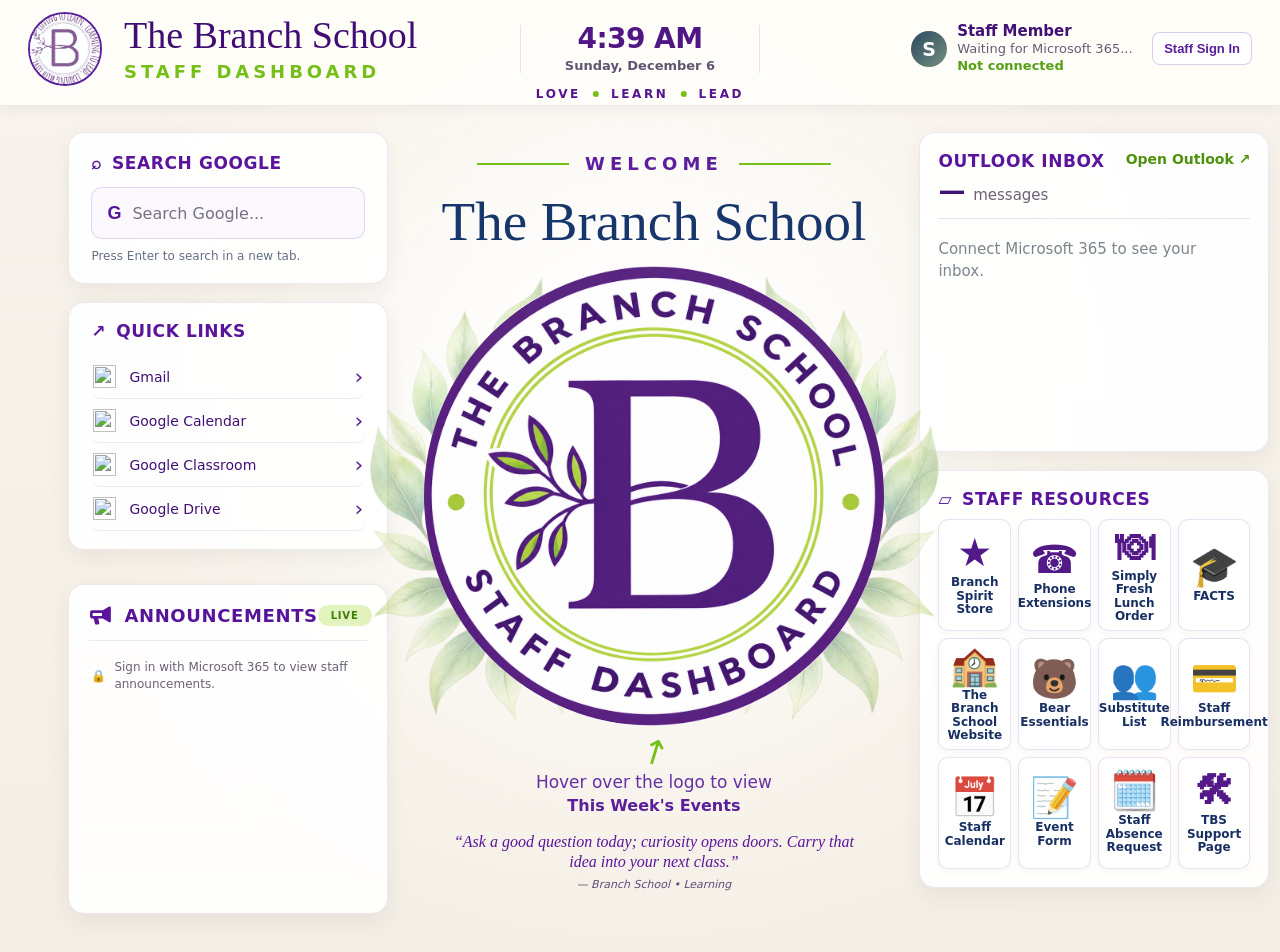
==== index.html @ d6bb3ff7 "Update index.html" ====
<!doctype html>
<html lang="en">
<head>
  <meta charset="utf-8">
  <meta name="viewport" content="width=device-width,initial-scale=1">
  <title>The Branch School Staff Dashboard</title>
  <link rel="stylesheet" href="styles.css">

  <style>
    /* Make only the large center Staff Dashboard logo fill its circle. */
    .badge-stage .logo-shell {
      padding: 0 !important;
      overflow: hidden;
    }
    .badge-stage .portal-badge {
      width: 112% !important;
      height: 112% !important;
      max-width: none !important;
      object-fit: cover !important;
      object-position: center center !important;
      position: relative;
      left: 50%;
      top: 50%;
      transform: translate(-50%, -50%);
    }
  </style>

<style>
.badge-stage .logo-shell{padding:0!important;overflow:hidden!important;border-radius:50%!important}
.badge-stage .portal-badge{width:100%!important;height:100%!important;max-width:none!important;border-radius:50%!important;object-fit:cover!important;object-position:center!important;position:static!important;left:auto!important;top:auto!important;transform:none!important}
</style>

  <style>
    /* Coded center logo: no separate image asset required. */
    .badge-stage .logo-shell{
      padding:0 !important;
      overflow:hidden !important;
      border-radius:50% !important;
      background:radial-gradient(circle at 50% 38%, #173f5c 0%, #102f48 58%, #0c263b 100%) !important;
      border:5px solid #fff !important;
      box-shadow:
        0 0 0 4px #8ea38d,
        0 0 0 7px #f4f1ea,
        0 16px 38px rgba(18,43,63,.16) !important;
    }
    .coded-center-logo{
      width:100%;
      height:100%;
      border-radius:50%;
      display:flex;
      flex-direction:column;
      align-items:center;
      justify-content:center;
      padding:14% 10% 12%;
      text-align:center;
      color:white;
      background:
        radial-gradient(circle at 50% 30%, rgba(255,255,255,.035), transparent 42%),
        linear-gradient(180deg, rgba(255,255,255,.02), rgba(0,0,0,.06));
    }
    .center-branch-mark{
      width:43%;
      height:auto;
      margin-bottom:4%;
      overflow:visible;
    }
    .center-branch-mark path{
      fill:none;
      stroke:#b8c86a;
      stroke-width:4.2;
      stroke-linecap:round;
      stroke-linejoin:round;
    }
    .center-school-name{
      font-family:"Segoe UI",Arial,sans-serif;
      font-size:clamp(18px,2vw,31px);
      font-weight:300;
      letter-spacing:.01em;
      line-height:1.05;
      color:#9a6aa1;
      white-space:nowrap;
    }
    .center-motto{
      margin-top:6%;
      font-family:Georgia,"Times New Roman",serif;
      font-size:clamp(12px,1.25vw,20px);
      font-weight:500;
      letter-spacing:.075em;
      color:#c1cf68;
      white-space:nowrap;
    }
  </style>


  <style>
    .microsoft-connect-btn{
      width:100%;
      margin-top:10px;
      border:1px solid #d9e0e5;
      border-radius:10px;
      background:#fff;
      color:#17324a;
      padding:9px 11px;
      font-weight:800;
      cursor:pointer;
    }
    .microsoft-connect-btn:hover{background:#f4f7f5}
    .microsoft-connect-btn.is-connected{
      background:#eef5ee;
      border-color:#a7bca6;
      color:#38563d;
    }
    .microsoft-connect-status{
      margin-top:7px;
      font-size:11px;
      line-height:1.35;
      color:#6b7780;
    }
    .branch-inbox-card{padding:18px}
    .branch-inbox-heading{
      display:flex;
      align-items:flex-start;
      justify-content:space-between;
      gap:12px;
      padding-bottom:12px;
      border-bottom:1px solid #e6e7e3;
    }
    .branch-inbox-heading a{
      font-size:11px;
      font-weight:800;
      color:#345d86;
      text-decoration:none;
      white-space:nowrap;
    }
    .branch-inbox-count{
      margin-top:4px;
      color:#69757e;
      font-size:12px;
    }
    .branch-inbox-count span{
      color:#17324a;
      font-size:22px;
      font-weight:900;
      margin-right:3px;
    }
    .branch-inbox-messages{display:grid;gap:8px;margin-top:11px}
    .branch-inbox-message{
      display:block;
      padding:9px 10px;
      border:1px solid #e5e8e6;
      border-radius:10px;
      background:#fbfcfa;
      color:#17324a;
      text-decoration:none;
    }
    .branch-inbox-message.is-unread{border-left:4px solid #819b7d;background:#f5f8f3}
    .branch-inbox-message-top{
      display:flex;
      align-items:center;
      justify-content:space-between;
      gap:8px;
      font-size:10px;
    }
    .branch-inbox-message-top strong{
      overflow:hidden;
      text-overflow:ellipsis;
      white-space:nowrap;
      font-size:11px;
    }
    .branch-inbox-message-top span{color:#879098;white-space:nowrap}
    .branch-inbox-subject{
      margin-top:4px;
      font-size:11px;
      line-height:1.3;
      overflow:hidden;
      text-overflow:ellipsis;
      white-space:nowrap;
    }
    .branch-inbox-empty{padding:9px 0;color:#7b858c;font-size:11px}
  </style>


  <style>
    .header-account-panel{
      display:flex;
      align-items:center;
      gap:10px;
    }
    .header-account-avatar{
      width:36px;
      height:36px;
      border-radius:50%;
      display:grid;
      place-items:center;
      flex:0 0 auto;
      background:linear-gradient(135deg,#28485f,#789080);
      color:#fff;
      font-weight:900;
      overflow:hidden;
      background-size:cover;
      background-position:center;
      background-repeat:no-repeat;
    }
    .header-account-copy{
      display:flex;
      flex-direction:column;
      width:185px;
      line-height:1.15;
    }
    .header-account-copy strong{color:#fff;font-size:12px}
    .header-account-copy span{
      color:#d8e2e7;
      font-size:9px;
      margin-top:2px;
      overflow:hidden;
      text-overflow:ellipsis;
      white-space:nowrap;
    }
    .header-account-copy #accountStatus{
      color:#c8d99c;
      font-weight:800;
    }
    .header-account-actions{
      display:flex;
      gap:6px;
    }
    .header-account-btn{
      border:1px solid rgba(255,255,255,.30);
      border-radius:8px;
      padding:7px 9px;
      background:rgba(255,255,255,.08);
      color:#fff;
      font-size:9px;
      font-weight:900;
      cursor:pointer;
      white-space:nowrap;
    }
    .header-account-btn:hover{background:rgba(255,255,255,.16)}
    .header-account-btn.is-connected{
      background:#edf4ea;
      border-color:#b5c8aa;
      color:#294835;
    }

    /* Keep the dashboard on one screen now that the duplicate agenda is gone. */
    .right-rail{
      align-self:start;
    }

    @media (max-width:1180px){
      .header-account-copy{display:none}
    }
  </style>


  <style>
    .compact-resources{
      padding:16px !important;
      width:100%;
      box-sizing:border-box;
    }
    .compact-resources .resource-row{
      display:grid !important;
      grid-template-columns:repeat(3, minmax(0,1fr)) !important;
      gap:8px !important;
      margin-top:10px !important;
    }
    .compact-resources .resource-row a{
      min-width:0 !important;
      padding:10px 5px !important;
      height:76px !important;
      border-radius:10px !important;
      display:flex !important;
      flex-direction:column !important;
      align-items:center !important;
      justify-content:center !important;
      gap:6px !important;
      text-align:center !important;
    }
    .compact-resources .resource-row img{
      width:28px !important;
      height:28px !important;
      object-fit:contain !important;
    }
    .compact-resources .resource-row span{
      font-size:9px !important;
      line-height:1.1 !important;
      white-space:normal !important;
    }
  </style>


  <style>
    /* Staff Resources: compact 4 x 2 layout, supports up to 8 tiles */
    .compact-resources .resource-row{
      grid-template-columns:repeat(4, minmax(0,1fr)) !important;
      gap:6px !important;
    }
    .compact-resources .resource-row a{
      height:62px !important;
      padding:7px 3px !important;
      gap:4px !important;
    }
    .compact-resources .resource-row img{
      width:21px !important;
      height:21px !important;
    }
    .compact-resources .resource-row span{
      font-size:8px !important;
      line-height:1.05 !important;
    }
  </style>


  <style>
    /* Smaller resource tiles, larger icons and labels */
    .compact-resources .resource-row{
      gap:6px !important;
    }
    .compact-resources .resource-row a{
      height:52px !important;
      padding:5px 3px !important;
      gap:3px !important;
      border-radius:8px !important;
    }
    .compact-resources .resource-row img{
      width:26px !important;
      height:26px !important;
    }
    .compact-resources .resource-row span{
      font-size:9.5px !important;
      font-weight:700 !important;
      line-height:1.05 !important;
    }
  </style>

  <style>
    .left-rail .announcements-card{margin-top:16px;padding:16px 18px}
    .left-rail .announcements-list{margin-top:8px}
    .left-rail .announcement-status{font-size:11px;line-height:1.35}
  </style>

  <style>
    /* Staff readability pass */
    body{font-size:17px !important}

    .card-title{font-size:15px !important;letter-spacing:.08em !important}

    .today-card .today-date,
    #todayDateMirror{font-size:20px !important}

    .today-card p,
    .announcement-status,
    .announcements-list,
    .branch-inbox-empty{font-size:13px !important;line-height:1.4 !important}

    .quick-links a,
    .quick-links span{font-size:15px !important}

    .hero .eyebrow{font-size:14px !important}
    .hero h1{font-size:44px !important}
    .hero-helper{font-size:14px !important}
    .hero-helper strong{font-size:15px !important}
    blockquote{font-size:14px !important;line-height:1.35 !important}

    .branch-inbox-count{font-size:13px !important}
    .branch-inbox-count span{font-size:24px !important}
    .branch-inbox-heading a{font-size:12px !important}
    .branch-inbox-message-top{font-size:11px !important}
    .branch-inbox-message-top strong{font-size:13px !important}
    .branch-inbox-subject{font-size:13px !important}

    .compact-resources .resource-row span{
      font-size:11px !important;
      font-weight:800 !important;
    }

    .header-account-copy strong{font-size:13px !important}
    .header-account-copy span{font-size:11px !important}
    .header-account-btn{font-size:11px !important}

    .top-clock strong,
    #clock{font-size:22px !important}
    .top-clock span,
    #date{font-size:11px !important}

    footer{font-size:12px !important}
  </style>


  <style>
    /* Extra-large staff readability */
    body{font-size:19px !important}

    .card-title{font-size:17px !important}
    .today-card .today-date,#todayDateMirror{font-size:23px !important}
    .today-card p,.announcement-status,.announcements-list,.branch-inbox-empty{
      font-size:15px !important;line-height:1.45 !important
    }

    .quick-links a,.quick-links span{font-size:17px !important}

    .hero .eyebrow{font-size:16px !important}
    .hero h1{font-size:48px !important}
    .hero-helper{font-size:16px !important}
    .hero-helper strong{font-size:17px !important}
    blockquote{font-size:16px !important;line-height:1.4 !important}

    .branch-inbox-count{font-size:15px !important}
    .branch-inbox-count span{font-size:27px !important}
    .branch-inbox-heading a{font-size:14px !important}
    .branch-inbox-message-top strong{font-size:15px !important}
    .branch-inbox-message-top span{font-size:12px !important}
    .branch-inbox-subject{font-size:15px !important}

    .compact-resources .resource-row span{font-size:13px !important;font-weight:800 !important}

    .header-account-copy strong{font-size:15px !important}
    .header-account-copy span{font-size:12px !important}
    .header-account-btn{font-size:13px !important;padding:8px 11px !important}

    .top-clock strong,#clock{font-size:25px !important}
    .top-clock span,#date{font-size:13px !important}
    footer{font-size:14px !important}
  </style>


  <style>
    /* Strong readability override for staff */
    .today-card p{font-size:17px !important}
    .quick-links a,.quick-links a span,.quick-links span{
      font-size:18px !important;
      font-weight:600 !important;
    }

    .announcements-card .card-title{font-size:17px !important}
    .announcements-card .announcement-status,
    .announcements-card .announcements-list{
      font-size:15px !important;
      line-height:1.4 !important;
    }

    .branch-inbox-heading .card-title{font-size:17px !important}
    .branch-inbox-heading a{font-size:14px !important}
    .branch-inbox-count{font-size:15px !important}
    .branch-inbox-message-top strong{font-size:15px !important}
    .branch-inbox-message-top span{font-size:13px !important}
    .branch-inbox-subject{font-size:15px !important;line-height:1.3 !important}

    .compact-resources .card-title{font-size:17px !important}
    .compact-resources .resource-row span{
      font-size:14px !important;
      font-weight:800 !important;
      line-height:1.1 !important;
    }

    .hero-helper{font-size:17px !important;line-height:1.3 !important}
    .hero-helper strong{font-size:18px !important}
    blockquote{font-size:17px !important;line-height:1.35 !important}

    .header-account-copy strong{font-size:15px !important}
    .header-account-copy span{font-size:13px !important}
    .header-account-btn{font-size:13px !important}
  </style>

  <style>
    /* Larger center logo without changing the surrounding layout */
    .portal-badge{
      width:390px !important;
      height:390px !important;
      max-width:42vw !important;
      max-height:42vw !important;
    }
  </style>
  <style>
    /* XL center logo */
    .portal-badge{
      width:455px !important;
      height:455px !important;
      max-width:48vw !important;
      max-height:48vw !important;
    }
  </style>

  <style>
    /* Actually enlarge center logo: override parent sizing constraints too */
    .hero{
      overflow:visible !important;
    }
    .hero-center,
    .portal-badge-wrap,
    .portal-badge-container{
      width:auto !important;
      max-width:none !important;
      overflow:visible !important;
    }
    .portal-badge{
      width:500px !important;
      height:500px !important;
      min-width:500px !important;
      min-height:500px !important;
      max-width:none !important;
      max-height:none !important;
      flex:0 0 500px !important;
      transform:none !important;
    }
    .portal-badge svg,
    .portal-badge img{
      width:100% !important;
      height:100% !important;
    }
  </style>


  <style>
    /* TRUE XL center circle: the limiting element is .badge-stage in styles.css */
    .hero .badge-stage{
      width:500px !important;
      height:500px !important;
      min-width:500px !important;
      min-height:500px !important;
      max-width:none !important;
      aspect-ratio:1 / 1 !important;
    }
    .hero .badge-stage .logo-shell{
      width:500px !important;
      height:500px !important;
    }
    .hero .badge-stage .coded-center-logo{
      width:100% !important;
      height:100% !important;
    }

    /* Keep hover overlay sized to the enlarged circle */
    .hero .badge-stage #branchAssignmentHover{
      inset:3% !important;
    }
  </style>


  <style>
    /* Inbox: fit card height and make unread messages scrollable */
    .branch-inbox-card{
      max-height:320px !important;
      overflow:hidden !important;
      display:flex !important;
      flex-direction:column !important;
    }
    .branch-inbox-heading{
      flex:0 0 auto !important;
    }
    .branch-inbox-messages{
      flex:1 1 auto !important;
      min-height:0 !important;
      max-height:210px !important;
      overflow-y:auto !important;
      overflow-x:hidden !important;
      padding-right:4px !important;
      scrollbar-width:thin;
    }
    .branch-inbox-message{
      min-height:auto !important;
      padding:10px 11px !important;
    }
    .branch-inbox-message-top{
      gap:10px !important;
    }
    .branch-inbox-message-top strong{
      max-width:70% !important;
      overflow:hidden !important;
      text-overflow:ellipsis !important;
      white-space:nowrap !important;
    }
    .branch-inbox-subject{
      white-space:nowrap !important;
      overflow:hidden !important;
      text-overflow:ellipsis !important;
    }
  </style>


  <style>
    .branch-inbox-messages{
      max-height:205px !important;
      overflow-y:scroll !important;
      overscroll-behavior:contain;
      -webkit-overflow-scrolling:touch;
      scrollbar-gutter:stable;
    }
    .branch-inbox-messages::-webkit-scrollbar{
      width:10px;
    }
    .branch-inbox-messages::-webkit-scrollbar-track{
      background:#eef1ee;
      border-radius:10px;
    }
    .branch-inbox-messages::-webkit-scrollbar-thumb{
      background:#8da58b;
      border-radius:10px;
      border:2px solid #eef1ee;
    }
  </style>


<style id="fullCircleCenterLogoOverride">
  /* Make the logo itself become the full placeholder circle. */
  .hero .badge-stage {
    overflow: hidden !important;
    border-radius: 50% !important;
  }

  .hero .badge-stage .logo-shell {
    position: absolute !important;
    inset: 0 !important;
    width: 100% !important;
    height: 100% !important;
    max-width: none !important;
    max-height: none !important;
    margin: 0 !important;
    padding: 0 !important;
    border: 0 !important;
    box-shadow: none !important;
    background: transparent !important;
    overflow: hidden !important;
    border-radius: 50% !important;
  }

  .hero .badge-stage .logo-shell > img.portal-badge {
    position: absolute !important;
    top: 50% !important;
    left: 50% !important;
    width: 116% !important;
    height: 116% !important;
    max-width: none !important;
    max-height: none !important;
    margin: 0 !important;
    padding: 0 !important;
    display: block !important;
    object-fit: cover !important;
    object-position: center !important;
    border-radius: 50% !important;
    transform: translate(-50%, -50%) !important;
  }

  /* Remove the old decorative placeholder rings so only the badge is visible. */
  .hero .badge-stage::before,
  .hero .badge-stage::after,
  .hero .badge-stage .logo-shell::before,
  .hero .badge-stage .logo-shell::after {
    display: none !important;
    content: none !important;
  }
</style>


<style id="largerStaffResourceIcons">
  /* Much larger Staff Resources icons. */
  .right-rail .resource-grid .resource-icon {
    font-size: 46px !important;
    line-height: 1 !important;
    min-width: 52px !important;
    min-height: 52px !important;
    display: inline-flex !important;
    align-items: center !important;
    justify-content: center !important;
    flex-shrink: 0 !important;
  }
</style>


<style id="afterschoolTodayStyles">
  .afterschool-today{
    margin-top:16px;
    padding-top:14px;
    border-top:1px solid rgba(20,48,66,.12);
  }
  .afterschool-label{
    font-size:12px;
    font-weight:800;
    letter-spacing:.12em;
    color:#143042;
    margin-bottom:8px;
  }
  .afterschool-status{
    font-size:14px;
    line-height:1.45;
    color:#4f6470;
  }
  .afterschool-class{
    margin-top:7px;
    padding:7px 9px;
    border-radius:9px;
    background:rgba(146,166,139,.10);
    color:#143042;
  }
  .afterschool-class strong{
    display:block;
    font-size:14px;
  }
  .afterschool-meta{
    margin-top:2px;
    font-size:12px;
    color:#677985;
  }
</style>



<style id="polishedAseAnnouncements">
  #announcementsCard{position:relative;overflow:hidden;}
  #announcementsCard .section-title,
  #announcementsCard h2,
  #announcementsCard h3{display:flex;align-items:center;gap:8px;}
  #announcementsCard .section-title::before,
  #announcementsCard h2::before,
  #announcementsCard h3::before{content:"📣";font-size:16px;line-height:1;}

  #afterschoolToday{
    margin-top:10px!important;
    max-height:250px!important;
    overflow-y:auto!important;
    padding-right:4px!important;
    color:#143042!important;
  }
  #afterschoolToday::-webkit-scrollbar{width:6px;}
  #afterschoolToday::-webkit-scrollbar-thumb{background:rgba(20,48,66,.18);border-radius:10px;}

  .ase-duty-card{
    display:flex;align-items:center;gap:10px;
    padding:10px 11px;border-radius:12px;
    background:rgba(105,87,214,.08);
    margin-bottom:10px;
  }
  .ase-duty-icon{
    width:30px;height:30px;flex:0 0 30px;
    display:inline-flex;align-items:center;justify-content:center;
    border-radius:50%;background:rgba(105,87,214,.13);
    font-size:17px;
  }
  .ase-duty-name{font-size:15px;font-weight:800;color:#143042;}

  .ase-section-title{
    display:flex;align-items:center;gap:7px;
    margin:4px 0 8px;padding-bottom:7px;
    border-bottom:1px solid rgba(20,48,66,.10);
    font-size:12px;font-weight:900;letter-spacing:.04em;
    color:#143042;text-transform:uppercase;
  }
  .ase-prefix{color:#6658d8;font-weight:900;}

  .ase-program{
    display:grid;grid-template-columns:28px minmax(0,1fr);
    gap:8px;align-items:start;padding:7px 4px;
    border-bottom:1px solid rgba(20,48,66,.07);
  }
  .ase-program:last-child{border-bottom:0;}
  .ase-program-icon{
    width:28px;height:28px;display:flex;align-items:center;
    justify-content:center;font-size:18px;line-height:1;
  }
  .ase-program-name{font-size:13px;line-height:1.25;font-weight:800;color:#143042;}
  .ase-program-meta{margin-top:2px;font-size:11px;line-height:1.3;color:#677985;}
  .ase-empty{padding:8px 2px;font-size:12px;color:#677985;}
</style>


<style id="resourceAndQuickLinkTightening">
  /* Keep Quick Links compact now, but scroll when more links are added. */
  .quick-links{
    max-height:220px!important;
    overflow-y:auto!important;
    overflow-x:hidden!important;
    padding-right:4px!important;
  }
  .quick-links::-webkit-scrollbar{width:6px;}
  .quick-links::-webkit-scrollbar-thumb{
    background:rgba(20,48,66,.18);
    border-radius:10px;
  }

  /* Staff Resources can grow later without stretching the page. */
  .right-rail .resource-grid{
    max-height:250px!important;
    overflow-y:auto!important;
    padding-right:4px!important;
  }
  .right-rail .resource-grid::-webkit-scrollbar{width:6px;}
  .right-rail .resource-grid::-webkit-scrollbar-thumb{
    background:rgba(20,48,66,.18);
    border-radius:10px;
  }
</style>


<style id="v52ResourceTileLayout">
  .right-rail .resource-grid{
    display:grid!important;
    grid-template-columns:1fr 1fr!important;
    gap:10px!important;
    max-height:390px!important; /* roughly 4 rows / 8 tiles */
    overflow-y:auto!important;
    overflow-x:hidden!important;
    padding-right:4px!important;
  }
  .right-rail .resource-grid::-webkit-scrollbar{width:6px;}
  .right-rail .resource-grid::-webkit-scrollbar-thumb{
    background:rgba(20,48,66,.18);
    border-radius:10px;
  }
</style>


<style id="marketingPurpleGreenPalette">
  /* Alternate marketing color treatment. Layout/functionality intentionally unchanged. */
  :root{
    --mkt-purple:#5b1f9b;
    --mkt-purple-dark:#421176;
    --mkt-purple-mid:#7440bb;
    --mkt-green:#76bf18;
    --mkt-green-soft:#dff2b7;
    --mkt-ivory:#fbfaf7;
    --mkt-ink:#281541;
    --mkt-muted:#6d6178;
  }

  html,body{background:var(--mkt-ivory)!important;color:var(--mkt-ink)!important;}
  body{
    background:
      radial-gradient(circle at 50% 37%,rgba(118,191,24,.06),transparent 34%),
      linear-gradient(180deg,#fff 0,#fbfaf7 18%,#fbfaf7 100%)!important;
  }

  .topbar{
    background:rgba(255,255,255,.97)!important;
    color:var(--mkt-purple)!important;
    border-bottom:1px solid rgba(91,31,155,.11)!important;
    box-shadow:0 4px 18px rgba(55,25,83,.08)!important;
  }
  .brand-logo{border-color:var(--mkt-purple)!important;}
  .school-name{color:var(--mkt-purple-dark)!important;}
  .dashboard-name{color:var(--mkt-green)!important;}

  .header-account-copy strong,.top-clock strong,#clock{color:var(--mkt-purple-dark)!important;}
  .header-account-copy span,.top-clock span,#date{color:#675b74!important;}
  .header-account-copy #accountStatus{color:#55a014!important;}
  .header-account-btn{
    background:#fff!important;color:var(--mkt-purple)!important;
    border-color:rgba(91,31,155,.22)!important;
  }
  .header-account-btn:hover{background:#faf6fd!important;}
  .header-account-btn.is-connected{
    background:#f1f9e6!important;color:#397c0b!important;border-color:#acd86e!important;
  }

  .card{
    background:rgba(255,255,255,.95)!important;
    border-color:rgba(91,31,155,.12)!important;
    box-shadow:0 9px 24px rgba(54,30,73,.07)!important;
  }
  .card-title,.today-date,#todayDateMirror,
  .quick-list a,.quick-links a,
  .branch-inbox-count span,.branch-inbox-message,
  .ase-program-name,.ase-section-title{
    color:var(--mkt-purple-dark)!important;
  }
  .today-copy,.branch-inbox-count,.branch-inbox-message-top span,
  .ase-program-meta,.ase-empty{color:var(--mkt-muted)!important;}

  .quick-list a,.quick-links a{border-bottom-color:rgba(91,31,155,.10)!important;}
  .quick-list a:hover,.quick-links a:hover{background:#faf7fd!important;}
  .quick-list b{color:var(--mkt-purple)!important;}

  .live-dot{background:#e5f6c5!important;color:#3c7c0d!important;border-color:#cbe99b!important;}
  #afterschoolToday{color:var(--mkt-purple-dark)!important;}
  .ase-prefix{color:#7441d0!important;}
  .ase-section-title{border-bottom-color:rgba(91,31,155,.12)!important;}
  .ase-program{border-bottom-color:rgba(91,31,155,.09)!important;}

  .event-announcement{
    background:#fff!important;
    border-left-color:var(--mkt-green)!important;
  }
  .event-announcement:hover{background:#faf7fd!important;}
  .event-announcement-date{color:#7543d2!important;}
  .event-announcement-name{color:var(--mkt-purple-dark)!important;}
  .event-announcement-meta{color:#655973!important;}

  .hero .welcome-line b,.hero .eyebrow{color:var(--mkt-purple)!important;}
  .hero .welcome-line span{background:var(--mkt-green)!important;}
  .hero h1{color:var(--mkt-purple-dark)!important;}
  .logo-help{color:var(--mkt-green)!important;}
  .logo-caption,.logo-caption strong{color:var(--mkt-purple)!important;}
  blockquote{color:var(--mkt-purple)!important;}
  blockquote small{color:#604b79!important;}

  .branch-inbox-heading{border-bottom-color:rgba(91,31,155,.12)!important;}
  .branch-inbox-heading a{color:#4e930d!important;}
  .branch-inbox-message{
    background:#fff!important;
    border-color:rgba(91,31,155,.12)!important;
  }
  .branch-inbox-message.is-unread{
    border-left-color:var(--mkt-green)!important;
    background:#fbfff6!important;
  }

  .right-rail .resource-grid a,.compact-resources .resource-row a{
    background:#fff!important;
    border-color:rgba(91,31,155,.13)!important;
    color:var(--mkt-purple-dark)!important;
  }
  .right-rail .resource-grid a:hover,.compact-resources .resource-row a:hover{
    background:#faf7fd!important;
    border-color:rgba(91,31,155,.30)!important;
    box-shadow:0 5px 14px rgba(91,31,155,.08)!important;
  }
  .resource-icon{color:var(--mkt-purple)!important;}

  .branch-inbox-messages::-webkit-scrollbar-track{background:#f3eef8!important;}
  .branch-inbox-messages::-webkit-scrollbar-thumb,
  #afterschoolToday::-webkit-scrollbar-thumb,
  .right-rail .resource-grid::-webkit-scrollbar-thumb,
  .quick-links::-webkit-scrollbar-thumb{
    background:rgba(91,31,155,.30)!important;
  }

  footer{color:var(--mkt-purple)!important;border-top-color:rgba(91,31,155,.12)!important;}
  footer b{color:#4e900f!important;}

  #branchAssignmentHover .branch-assignment-hover-shell{
    background:linear-gradient(180deg,rgba(80,22,137,.97),rgba(49,11,89,.98))!important;
  }
  #branchAssignmentHover .branch-calendar-split-count{color:#dff2b7!important;}

  /* Any JS-created event popup inherits the same palette where its class names are present. */
  .branch-event-dialog,.branch-calendar-dialog{
    border:1px solid rgba(91,31,155,.14)!important;
  }
  .branch-event-kicker,.branch-calendar-kicker{color:#7040bd!important;}
  .branch-event-dialog h2,.branch-calendar-dialog h2{color:var(--mkt-purple-dark)!important;}
</style>


<style id="marketingVisionLayoutV1">
  /* Vision mockup-inspired layout. Existing IDs and JS hooks remain intact. */
  :root{
    --vision-purple:#5b159d;
    --vision-purple-dark:#3f0d73;
    --vision-green:#76bf18;
    --vision-bg:#fbfaf7;
    --vision-card:#fff;
    --vision-line:rgba(74,34,107,.13);
  }

  body{background:var(--vision-bg)!important;}

  /* Slimmer white header, closer to marketing vision. */
  .topbar{
    min-height:104px!important;
    padding:12px 30px!important;
    background:#fff!important;
    border-bottom:1px solid rgba(74,34,107,.10)!important;
  }
  .brand-logo{width:74px!important;height:74px!important;}
  .school-name{
    font-family:Georgia,"Times New Roman",serif!important;
    font-size:37px!important;
    line-height:1!important;
    color:var(--vision-purple-dark)!important;
  }
  .dashboard-name{
    margin-top:7px!important;
    font-size:18px!important;
    letter-spacing:.22em!important;
    color:var(--vision-green)!important;
  }
  .topbar-right{gap:24px!important;}

  /* Three-column proportions matching the vision. */
  .dashboard{
    grid-template-columns:minmax(315px, .92fr) minmax(500px, 1.12fr) minmax(355px, .96fr)!important;
    gap:26px!important;
    max-width:1500px!important;
    margin:0 auto!important;
    padding:24px 30px 26px!important;
    align-items:start!important;
  }
  .left-rail,.right-rail{gap:18px!important;}

  .card{
    border-radius:16px!important;
    border:1px solid var(--vision-line)!important;
    box-shadow:0 7px 22px rgba(50,26,68,.07)!important;
  }
  .card-title{
    color:var(--vision-purple)!important;
    letter-spacing:.035em!important;
    font-size:17px!important;
  }

  /* Left rail. */
  .today-card{min-height:145px!important;padding:20px 22px!important;}
  .today-card .today-date,#todayDateMirror{
    margin-top:15px!important;
    color:var(--vision-purple)!important;
    font-size:24px!important;
  }
  .today-copy{margin-top:10px!important;color:#40527a!important;}

  .quick-card{padding:18px 22px!important;}
  .quick-list a{
    min-height:43px!important;
    border-bottom:1px solid rgba(91,21,157,.10)!important;
  }

  .announcements-card{
    padding:18px 20px!important;
    min-height:300px!important;
  }
  .panel-title-row{padding-bottom:10px!important;border-bottom:1px solid rgba(91,21,157,.12)!important;}
  .live-dot{
    border-radius:999px!important;
    padding:4px 12px!important;
    background:#e2f4b8!important;
    color:#34740b!important;
  }
  .event-announcement{
    border-left:5px solid var(--vision-green)!important;
    padding-left:14px!important;
  }
  .event-announcement-date{color:#6f38d1!important;}
  .event-announcement-name{color:#172f62!important;}
  .ase-prefix{color:#6733d1!important;}

  /* Hero — larger title and clean white/ivory breathing room. */
  .hero{
    padding-top:9px!important;
    overflow:visible!important;
  }
  .welcome-line{margin-bottom:8px!important;}
  .welcome-line span{
    width:92px!important;
    height:2px!important;
    background:var(--vision-green)!important;
  }
  .welcome-line b{
    font-size:18px!important;
    letter-spacing:.28em!important;
    color:var(--vision-purple)!important;
  }
  .hero h1{
    font-family:Georgia,"Times New Roman",serif!important;
    font-size:52px!important;
    color:var(--vision-purple-dark)!important;
    margin:8px 0 18px!important;
  }
  .hero .badge-stage{
    width:500px!important;height:500px!important;
    min-width:500px!important;min-height:500px!important;
  }
  .hero .badge-stage .logo-shell{
    width:500px!important;height:500px!important;
  }
  .hero .badge-stage .logo-shell > img.portal-badge{
    width:100%!important;height:100%!important;
    object-fit:contain!important;
    transform:translate(-50%,-50%)!important;
  }
  .logo-help{
    margin-top:8px!important;
    font-size:34px!important;
    color:var(--vision-green)!important;
  }
  .logo-caption{
    color:#6530a6!important;
    font-size:17px!important;
    line-height:1.35!important;
  }
  blockquote{
    margin-top:16px!important;
    color:var(--vision-purple)!important;
    font-family:Georgia,"Times New Roman",serif!important;
    font-style:italic!important;
  }

  /* Right rail — roomy Outlook and 4-column resources like the vision. */
  .branch-inbox-card{
    max-height:320px!important;
    min-height:300px!important;
    padding:18px!important;
  }
  .branch-inbox-heading .card-title{color:var(--vision-purple)!important;}
  .branch-inbox-heading a{color:#4d920d!important;}
  .branch-inbox-message{
    border-radius:10px!important;
    background:#fff!important;
  }
  .branch-inbox-message.is-unread{border-left-color:var(--vision-green)!important;}

  .compact-resources{
    padding:18px!important;
  }
  .compact-resources .resource-row,
  .right-rail .resource-grid{
    display:grid!important;
    grid-template-columns:repeat(4,minmax(0,1fr))!important;
    gap:8px!important;
    max-height:390px!important;
  }
  .compact-resources .resource-row a,
  .right-rail .resource-grid a{
    height:105px!important;
    min-height:105px!important;
    padding:10px 5px!important;
    border-radius:10px!important;
    border:1px solid rgba(91,21,157,.13)!important;
    background:#fff!important;
  }
  .right-rail .resource-grid .resource-icon,
  .compact-resources .resource-row .resource-icon{
    font-size:36px!important;
    line-height:1!important;
    min-width:40px!important;
    min-height:40px!important;
    color:var(--vision-purple)!important;
  }
  .compact-resources .resource-row span:not(.resource-icon),
  .right-rail .resource-grid span:not(.resource-icon){
    font-size:12px!important;
    line-height:1.12!important;
    color:#182f62!important;
  }

  footer{
    margin-top:0!important;
    padding:18px 30px!important;
    color:var(--vision-purple)!important;
    letter-spacing:.18em!important;
    border-top:1px solid rgba(91,21,157,.10)!important;
  }

  /* Responsive fallbacks. */
  @media(max-width:1250px){
    .dashboard{
      grid-template-columns:minmax(280px,.9fr) minmax(430px,1.1fr) minmax(320px,.95fr)!important;
      gap:18px!important;padding-left:18px!important;padding-right:18px!important;
    }
    .hero .badge-stage,.hero .badge-stage .logo-shell{
      width:440px!important;height:440px!important;min-width:440px!important;min-height:440px!important;
    }
    .hero h1{font-size:45px!important;}
    .compact-resources .resource-row,.right-rail .resource-grid{grid-template-columns:repeat(3,minmax(0,1fr))!important;}
  }
  @media(max-width:980px){
    .dashboard{grid-template-columns:1fr!important;}
    .hero{order:-1!important;}
    .compact-resources .resource-row,.right-rail .resource-grid{grid-template-columns:repeat(4,minmax(0,1fr))!important;}
  }
</style>


<style id="visionV2LeavesAndHoverFix">
  /* Remove the old navy hover-stage background completely. */
  .hero .badge-stage,
  .hero .badge-stage:hover,
  .hero .badge-stage:focus,
  .hero .badge-stage:focus-within{
    background:transparent!important;
    box-shadow:none!important;
  }
  .hero .badge-stage::before,
  .hero .badge-stage::after{
    background:transparent!important;
  }

  /* Keep the weekly view purple/white instead of exposing the legacy navy circle. */
  #branchAssignmentHover{
    background:rgba(255,255,255,.985)!important;
    border-radius:50%!important;
    overflow:hidden!important;
  }
  #branchAssignmentHover .branch-assignment-hover-shell{
    background:
      radial-gradient(circle at 50% 35%,rgba(118,191,24,.06),transparent 42%),
      linear-gradient(180deg,#ffffff 0%,#fbf8fd 100%)!important;
    color:#421176!important;
  }
  #branchAssignmentHover .branch-assignment-hover-header{
    background:#5b159d!important;
    color:#fff!important;
  }
  #branchAssignmentHover .branch-assignment-hover-title,
  #branchAssignmentHover .branch-assignment-hover-subtitle{
    color:#fff!important;
  }
  #branchAssignmentHover .branch-calendar-split-title,
  #branchAssignmentHover .branch-calendar-split-count{
    color:#5b159d!important;
  }
  #branchAssignmentHover .branch-calendar-event,
  #branchAssignmentHover .branch-assignment-hover-item{
    background:#f5effa!important;
    color:#421176!important;
    border-color:rgba(91,21,157,.12)!important;
  }
  #branchAssignmentHover .branch-calendar-event:hover,
  #branchAssignmentHover .branch-assignment-hover-item:hover{
    background:#eef8dc!important;
  }
  #branchAssignmentHover .branch-assignment-hover-footer{
    background:#5b159d!important;
  }
  #branchAssignmentHover .branch-assignment-hover-footer a{
    color:#fff!important;
  }

  /* Soft botanical watermark inspired by the marketing vision. */
  .hero::before,
  .hero::after{
    content:"";
    position:absolute;
    top:215px;
    width:150px;
    height:390px;
    opacity:.13;
    pointer-events:none;
    z-index:0;
    background-repeat:no-repeat;
    background-size:contain;
    background-position:center;
  }
  .hero::before{
    left:-28px;
    transform:rotate(-8deg);
    background-image:url("data:image/svg+xml,%3Csvg xmlns='http://www.w3.org/2000/svg' viewBox='0 0 150 390'%3E%3Cg fill='none' stroke='%2376bf18' stroke-width='3'%3E%3Cpath d='M84 375C80 295 78 211 87 118C91 75 102 38 119 12'/%3E%3C/g%3E%3Cg fill='%2376bf18'%3E%3Cellipse cx='89' cy='306' rx='18' ry='39' transform='rotate(-34 89 306)'/%3E%3Cellipse cx='70' cy='257' rx='17' ry='37' transform='rotate(34 70 257)'/%3E%3Cellipse cx='91' cy='205' rx='17' ry='37' transform='rotate(-34 91 205)'/%3E%3Cellipse cx='76' cy='155' rx='16' ry='35' transform='rotate(35 76 155)'/%3E%3Cellipse cx='104' cy='103' rx='16' ry='34' transform='rotate(-31 104 103)'/%3E%3Cellipse cx='117' cy='54' rx='14' ry='30' transform='rotate(29 117 54)'/%3E%3C/g%3E%3C/svg%3E")!important;
  }
  .hero::after{
    right:-28px;
    transform:scaleX(-1) rotate(-8deg);
    background-image:url("data:image/svg+xml,%3Csvg xmlns='http://www.w3.org/2000/svg' viewBox='0 0 150 390'%3E%3Cg fill='none' stroke='%2376bf18' stroke-width='3'%3E%3Cpath d='M84 375C80 295 78 211 87 118C91 75 102 38 119 12'/%3E%3C/g%3E%3Cg fill='%2376bf18'%3E%3Cellipse cx='89' cy='306' rx='18' ry='39' transform='rotate(-34 89 306)'/%3E%3Cellipse cx='70' cy='257' rx='17' ry='37' transform='rotate(34 70 257)'/%3E%3Cellipse cx='91' cy='205' rx='17' ry='37' transform='rotate(-34 91 205)'/%3E%3Cellipse cx='76' cy='155' rx='16' ry='35' transform='rotate(35 76 155)'/%3E%3Cellipse cx='104' cy='103' rx='16' ry='34' transform='rotate(-31 104 103)'/%3E%3Cellipse cx='117' cy='54' rx='14' ry='30' transform='rotate(29 117 54)'/%3E%3C/g%3E%3C/svg%3E")!important;
  }
  .hero>*{position:relative;z-index:1;}
</style>


<style id="visionV3FullMockup">
  /* Full marketing mockup execution */
  .topbar{
    position:relative!important;
    display:grid!important;
    grid-template-columns:auto minmax(410px,1fr) minmax(250px,330px) auto!important;
    align-items:center!important;
    column-gap:22px!important;
    min-height:108px!important;
    padding:10px 30px 18px!important;
  }
  .brand{min-width:405px!important;}
  .school-name{font-size:38px!important;white-space:nowrap!important;}
  .dashboard-name{font-size:18px!important;}

  .vision-topnav{
    display:flex;align-items:stretch;justify-content:center;gap:10px;
    height:76px;
  }
  .vision-nav{
    position:relative;display:flex;min-width:68px;flex-direction:column;
    align-items:center;justify-content:center;gap:4px;padding:7px 8px 10px;
    text-decoration:none!important;color:#4c137f!important;border-radius:9px;
    transition:background .16s ease,transform .16s ease;
  }
  .vision-nav span{font-size:28px;line-height:1;color:#5b159d;}
  .vision-nav b{font-size:12px;line-height:1;font-weight:800;}
  .vision-nav:hover{background:#f7f2fb;transform:translateY(-1px);}
  .vision-nav.active::after{
    content:"";position:absolute;left:13px;right:13px;bottom:0;height:4px;
    border-radius:4px;background:#76bf18;
  }

  .vision-search{
    position:relative;display:flex;align-items:center;gap:7px;
    width:100%;height:42px;padding:0 12px;border-radius:9px;
    border:1px solid rgba(91,21,157,.14);background:#f7f7f6;
  }
  .vision-search>span{font-size:23px;color:#5b159d;line-height:1;}
  .vision-search input{
    min-width:0;width:100%;border:0;outline:0;background:transparent;
    color:#421176;font:600 13px/1.2 inherit;
  }
  .vision-search input::placeholder{color:#81788a;}
  .vision-search-results{
    position:absolute;z-index:500;top:48px;left:0;right:0;
    max-height:320px;overflow:auto;padding:7px;background:#fff;
    border:1px solid rgba(91,21,157,.14);border-radius:10px;
    box-shadow:0 15px 35px rgba(50,20,75,.16);
  }
  .vision-search-result{
    display:block;padding:9px 10px;border-radius:7px;text-decoration:none!important;
    color:#421176!important;font-size:12px;font-weight:750;
  }
  .vision-search-result:hover{background:#f4ecfa;}

  .topbar-right{justify-self:end!important;}
  .vision-header-tagline{
    position:absolute;right:31px;bottom:4px;display:flex;align-items:center;gap:12px;
    color:#551591;font-size:12px;font-weight:900;letter-spacing:.22em;
  }
  .vision-header-tagline i{
    display:block;width:6px;height:6px;border-radius:50%;background:#76bf18;
  }

  /* Make main canvas fill more like the supplied marketing composition. */
  .dashboard{
    max-width:1490px!important;
    grid-template-columns:minmax(335px,.92fr) minmax(500px,1.14fr) minmax(390px,.98fr)!important;
    gap:28px!important;padding-top:22px!important;
  }
  .left-rail,.right-rail{gap:18px!important;}
  .today-card{min-height:142px!important;}
  .announcements-card{min-height:315px!important;}
  .branch-inbox-card{min-height:310px!important;}
  .hero h1{font-size:55px!important;margin-top:8px!important;}

  /* Botanical branches should frame the badge, not sit at the far browser edges. */
  .hero::before,.hero::after{
    top:210px!important;width:145px!important;height:410px!important;opacity:.10!important;
  }
  .hero::before{left:-42px!important;}
  .hero::after{right:-42px!important;}

  /* Center badge + soft ivory halo like the vision. */
  .hero .badge-stage::after{
    content:"";position:absolute;inset:16px;border-radius:50%;z-index:-1;
    background:radial-gradient(circle,rgba(255,255,255,.88) 0 64%,rgba(118,191,24,.035) 75%,transparent 78%)!important;
  }

  /* Give resource tiles a more consistent icon treatment. */
  .right-rail .resource-grid .resource-icon,
  .compact-resources .resource-row .resource-icon{
    filter:saturate(.82);
  }

  @media(max-width:1320px){
    .topbar{grid-template-columns:auto 1fr auto!important;}
    .vision-search{display:none!important;}
    .brand{min-width:340px!important;}
    .vision-topnav{gap:2px!important;}
  }
  @media(max-width:1120px){
    .vision-topnav{display:none!important;}
    .topbar{grid-template-columns:1fr auto!important;}
    .vision-header-tagline{display:none!important;}
  }
</style>

<style id="visionV4ExactReplica">
:root{--rp:#57149a;--rpd:#3f0b73;--rg:#73bf17;--rt:#f4efe6;--rb:#17366c}
html,body{background:var(--rt)!important}
body{background:radial-gradient(circle at 50% 43%,rgba(255,255,255,.82) 0 20%,rgba(250,246,239,.58) 48%,transparent 68%),linear-gradient(180deg,#f8f4ed 0%,#f3eee5 100%)!important}
.topbar{min-height:106px!important;padding:10px 28px 18px!important;background:rgba(255,253,249,.97)!important;border-bottom:1px solid rgba(78,43,91,.1)!important;box-shadow:0 3px 13px rgba(54,34,43,.06)!important}
.dashboard{max-width:1530px!important;grid-template-columns:minmax(350px,.94fr) minmax(540px,1.18fr) minmax(390px,.98fr)!important;gap:28px!important;padding:26px 30px 22px!important}
.card{background:rgba(255,255,255,.92)!important;border:1px solid rgba(86,54,94,.11)!important;border-radius:16px!important;box-shadow:0 7px 21px rgba(61,39,50,.065)!important}
.today-card{min-height:148px!important}.quick-card{min-height:235px!important}.announcements-card{min-height:330px!important}.branch-inbox-card{min-height:320px!important}.compact-resources{min-height:365px!important}
.announcements-card .panel-title-row{margin-bottom:4px!important;padding-bottom:12px!important}.announcements-card .card-title{font-size:18px!important;color:var(--rp)!important}
.live-dot{padding:5px 13px!important;font-weight:900!important;background:#e3f3bd!important;color:#3c7d0b!important}
.event-announcement{margin:2px 0 6px!important;padding:10px 28px 10px 14px!important;border:1px solid rgba(91,21,157,.1)!important;border-left:5px solid var(--rg)!important;border-radius:5px!important;background:linear-gradient(90deg,#fff,#fbf7fa)!important;position:relative!important}
.event-announcement:after{content:"›";position:absolute;right:10px;top:50%;transform:translateY(-50%);color:#5b159d;font-size:26px;font-weight:700}
.event-announcement-date{font-size:13px!important;font-weight:900!important;color:#7132d2!important}.event-announcement-name{font-size:15px!important;color:var(--rb)!important}.event-announcement-meta{font-size:12px!important;color:#4d4f67!important}
.ase-section-title{padding:10px 5px!important;font-size:14px!important;border-bottom:1px solid rgba(86,54,94,.12)!important}.ase-program{min-height:43px!important;padding:8px 6px!important;border-bottom:1px solid rgba(86,54,94,.1)!important}.ase-program-name{color:#20386b!important}
.hero{min-height:700px!important}.hero h1{font-size:55px!important;margin:8px 0 13px!important;color:var(--rpd)!important}
.hero .badge-stage,.hero .badge-stage .logo-shell{width:510px!important;height:510px!important;min-width:510px!important;min-height:510px!important}
.hero:before,.hero:after{top:190px!important;width:215px!important;height:500px!important;opacity:.18!important;filter:saturate(.72) blur(.15px)!important}.hero:before{left:-16px!important;transform:rotate(-11deg)!important}.hero:after{right:-16px!important;transform:scaleX(-1) rotate(-11deg)!important}
.hero .badge-stage{z-index:2!important}.hero .badge-stage:after{inset:-8px!important;background:radial-gradient(circle,rgba(255,253,248,.97) 0 65%,rgba(244,239,230,.56) 72%,transparent 78%)!important}
.logo-help{margin-top:5px!important;font-size:34px!important}.logo-caption{font-size:17px!important}blockquote{max-width:520px!important;margin:15px auto 0!important;font-size:16px!important;line-height:1.28!important}
.branch-inbox-message{min-height:56px!important;padding:10px 12px!important;border-radius:8px!important;background:rgba(255,255,255,.72)!important}.branch-inbox-message.is-unread{border-left:4px solid var(--rg)!important;background:#fff!important}
.compact-resources .resource-row,.right-rail .resource-grid{gap:7px!important;max-height:410px!important}.compact-resources .resource-row a,.right-rail .resource-grid a{height:112px!important;min-height:112px!important;background:rgba(255,255,255,.84)!important}.right-rail .resource-grid .resource-icon,.compact-resources .resource-row .resource-icon{font-size:39px!important}
footer{min-height:72px!important;background:rgba(255,253,249,.94)!important;border-top:1px solid rgba(91,21,157,.1)!important;color:#6c36a7!important;box-shadow:none!important;position:relative!important}
footer:before{content:"LOVE  •  LEARN  •  LEAD";position:absolute;left:50%;top:14px;transform:translateX(-50%);color:#57149a;font-size:17px;font-weight:900;letter-spacing:.22em;white-space:nowrap}
footer:after{content:"thebranchschool.org";position:absolute;right:28px;bottom:14px;color:#5eaa13;font-size:11px;font-weight:800}footer span,footer p{margin-top:27px!important}
@media(max-width:1350px){.dashboard{grid-template-columns:minmax(320px,.92fr) minmax(475px,1.14fr) minmax(350px,.96fr)!important}.hero .badge-stage,.hero .badge-stage .logo-shell{width:460px!important;height:460px!important;min-width:460px!important;min-height:460px!important}.hero:before,.hero:after{width:180px!important;height:440px!important}}
</style>

<style id="visionV5AnnouncementsWelcome">
  /* Event remains clickable, but intentionally has no visual "button/link" treatment. */
  .event-announcement,
  .event-announcement:hover,
  .event-announcement:focus,
  .event-announcement:focus-visible{
    border:0!important;
    border-left:0!important;
    border-radius:0!important;
    background:transparent!important;
    box-shadow:none!important;
    outline:none!important;
    cursor:default!important;
    padding:9px 5px 10px!important;
    margin:0!important;
  }
  .event-announcement::after{display:none!important;content:none!important;}
  .event-announcement-date{color:#7132d2!important;}
  .event-announcement-name{color:#17366c!important;}
  .event-announcement-meta{color:#5d5870!important;}

  /* Keep the announcement area clean like the marketing mockup. */
  .announcements-card .panel-title-row{
    border-bottom:1px solid rgba(86,54,94,.11)!important;
  }
  .ase-section-title{margin-top:2px!important;}

  /* Personalized welcome name. */
  #personalWelcomeName{
    transition:opacity .18s ease;
  }
</style>


<style id="visionV6AnnouncementsPopup">
  /* Announcements heading / megaphone */
  .announcements-title{
    display:flex!important;
    align-items:center!important;
    gap:10px!important;
  }
  .announcements-megaphone{
    display:inline-flex!important;
    align-items:center!important;
    justify-content:center!important;
    color:#5b159d!important;
    flex:0 0 auto!important;
  }

  /* Make Next Event visually prominent without advertising that it is clickable. */
  .event-announcement,
  .event-announcement:hover,
  .event-announcement:focus,
  .event-announcement:focus-visible{
    width:100%!important;
    display:block!important;
    text-align:left!important;
    appearance:none!important;
    -webkit-appearance:none!important;
    border:0!important;
    outline:0!important;
    box-shadow:none!important;
    cursor:default!important;
    background:
      linear-gradient(90deg,rgba(118,191,24,.11),rgba(255,255,255,0) 62%)!important;
    border-left:5px solid #76bf18!important;
    border-radius:4px!important;
    padding:11px 12px 11px 15px!important;
    margin:2px 0 7px!important;
    font:inherit!important;
  }
  .event-announcement::after{display:none!important;content:none!important;}
  .event-announcement-date{
    color:#6a25c3!important;
    font-size:13px!important;
    line-height:1.15!important;
    font-weight:900!important;
    letter-spacing:.025em!important;
  }
  .event-announcement-name{
    margin-top:3px!important;
    color:#17366c!important;
    font-size:17px!important;
    line-height:1.15!important;
    font-weight:900!important;
  }
  .event-announcement-meta{
    margin-top:4px!important;
    color:#5b5570!important;
    font-size:12.5px!important;
    line-height:1.2!important;
    font-weight:600!important;
  }

  /* Restore the real centered Event Details modal created by app.js. */
  #branchEventDetailsModal{
    position:fixed!important;
    inset:0!important;
    z-index:10000!important;
    display:none!important;
    align-items:center!important;
    justify-content:center!important;
    padding:24px!important;
  }
  #branchEventDetailsModal.is-open{
    display:flex!important;
  }
  #branchEventDetailsModal .event-modal-backdrop{
    position:absolute!important;
    inset:0!important;
    background:rgba(32,16,45,.58)!important;
    backdrop-filter:blur(3px)!important;
    -webkit-backdrop-filter:blur(3px)!important;
  }
  #branchEventDetailsModal .event-modal-dialog{
    position:relative!important;
    z-index:1!important;
    width:min(760px,calc(100vw - 48px))!important;
    max-height:min(82vh,780px)!important;
    overflow:auto!important;
    padding:28px 30px 30px!important;
    border:1px solid rgba(91,21,157,.14)!important;
    border-radius:22px!important;
    background:#fffdf9!important;
    color:#2d1743!important;
    box-shadow:0 30px 90px rgba(25,11,36,.34)!important;
  }
  #branchEventDetailsModal .event-modal-close{
    position:absolute!important;
    top:15px!important;
    right:16px!important;
    width:36px!important;
    height:36px!important;
    display:grid!important;
    place-items:center!important;
    padding:0!important;
    border:0!important;
    border-radius:50%!important;
    background:#f2ebf8!important;
    color:#5b159d!important;
    font-size:25px!important;
    line-height:1!important;
    cursor:pointer!important;
  }
  #branchEventDetailsModal .event-modal-close:hover{
    background:#e7d9f2!important;
  }
  #branchEventDetailsModal .event-modal-kicker{
    display:flex!important;
    align-items:center!important;
    gap:8px!important;
    margin:0 48px 7px 0!important;
    color:#6d29bc!important;
    font-size:13px!important;
    font-weight:900!important;
    letter-spacing:.08em!important;
    text-transform:uppercase!important;
  }
  #branchEventDetailsModal .event-modal-kicker::before{
    content:"▣";
    color:#76bf18;
    font-size:18px;
  }
  #branchEventModalTitle{
    margin:0 45px 22px 0!important;
    color:#421176!important;
    font-family:Georgia,"Times New Roman",serif!important;
    font-size:31px!important;
    line-height:1.08!important;
  }
  #branchEventDetailsModal .event-detail-grid{
    display:grid!important;
    grid-template-columns:repeat(2,minmax(0,1fr))!important;
    gap:11px!important;
  }
  #branchEventDetailsModal .event-detail{
    min-width:0!important;
    padding:12px 14px!important;
    border:1px solid rgba(91,21,157,.10)!important;
    border-radius:11px!important;
    background:#faf7fc!important;
  }
  #branchEventDetailsModal .event-detail.wide{
    grid-column:1 / -1!important;
  }
  #branchEventDetailsModal .event-detail-label{
    margin-bottom:4px!important;
    color:#6a25c3!important;
    font-size:11px!important;
    line-height:1.1!important;
    font-weight:900!important;
    letter-spacing:.06em!important;
    text-transform:uppercase!important;
  }
  #branchEventDetailsModal .event-detail-value{
    color:#26385f!important;
    font-size:14px!important;
    line-height:1.35!important;
    font-weight:650!important;
    overflow-wrap:anywhere!important;
  }

  body:has(#branchEventDetailsModal.is-open){
    overflow:hidden!important;
  }

  @media(max-width:640px){
    #branchEventDetailsModal{padding:12px!important;}
    #branchEventDetailsModal .event-modal-dialog{
      width:calc(100vw - 24px)!important;
      max-height:88vh!important;
      padding:24px 18px!important;
      border-radius:16px!important;
    }
    #branchEventDetailsModal .event-detail-grid{
      grid-template-columns:1fr!important;
    }
    #branchEventDetailsModal .event-detail.wide{
      grid-column:auto!important;
    }
  }
</style>


<style id="visionV7CenterLeaves">
  /* Signed-in person's name: school navy instead of purple */
  #personalWelcomeName{
    color:#17366c!important;
  }

  /* Move the decorative leaves to the CENTER logo only */
  .hero::before,
  .hero::after{
    content:""!important;
    display:block!important;
    position:absolute!important;
    top:150px!important;
    width:245px!important;
    height:500px!important;
    pointer-events:none!important;
    z-index:0!important;
    opacity:.22!important;
    background-repeat:no-repeat!important;
    background-position:center!important;
    background-size:contain!important;
    filter:none!important;
  }
  .hero::before{
    left:18px!important;
    transform:rotate(-8deg)!important;
  }
  .hero::after{
    right:18px!important;
    transform:scaleX(-1) rotate(-8deg)!important;
  }

  /* Keep leaves visually tucked behind dash2.png */
  .hero .badge-stage{
    position:relative!important;
    z-index:2!important;
  }
  .hero h1,
  .hero .eyebrow,
  .hero .logo-help,
  .hero .logo-caption,
  .hero blockquote{
    position:relative!important;
    z-index:3!important;
  }

  /* Hide any old side-rail botanical decorations outside center hero */
  .left-rail::before,.left-rail::after,
  .right-rail::before,.right-rail::after,
  .dashboard::before,.dashboard::after{
    display:none!important;
    content:none!important;
  }

  /* Footer website link */
  #branchFooterWebsite{
    position:absolute!important;
    right:28px!important;
    bottom:14px!important;
    color:#5eaa13!important;
    font-size:12px!important;
    font-weight:900!important;
    letter-spacing:.04em!important;
    text-decoration:none!important;
    z-index:5!important;
  }
  #branchFooterWebsite:hover,
  #branchFooterWebsite:focus{
    text-decoration:underline!important;
  }

  /* Suppress older generated footer website text so only real link remains */
  footer::after{
    display:none!important;
    content:none!important;
  }

  @media(max-width:1350px){
    .hero::before,.hero::after{
      width:205px!important;
      height:450px!important;
      top:165px!important;
    }
    .hero::before{left:8px!important}
    .hero::after{right:8px!important}
  }
</style>


<style id="visionV8LeafWreath">
  /* Kill the old hero-wide leaves. */
  .hero::before,.hero::after{
    display:none!important;
    content:none!important;
    background:none!important;
  }

  /* Let the foliage extend outside the circular logo without clipping. */
  .hero .badge-stage{
    overflow:visible!important;
    isolation:isolate!important;
  }

  .hero .badge-stage .logo-shell{
    z-index:3!important;
    overflow:hidden!important;
  }

  .center-leaf-wreath{
    position:absolute!important;
    left:50%!important;
    top:50%!important;
    width:640px!important;
    height:610px!important;
    transform:translate(-50%,-50%)!important;
    z-index:1!important;
    pointer-events:none!important;
  }

  .leaf-branch{
    position:absolute!important;
    top:28px!important;
    width:225px!important;
    height:550px!important;
    opacity:.34!important;
    background-repeat:no-repeat!important;
    background-position:center!important;
    background-size:contain!important;
    filter:saturate(.78)!important;
  }

  .leaf-left{
    left:0!important;
    transform:rotate(-7deg)!important;
    background-image:url("data:image/svg+xml,%3Csvg xmlns='http://www.w3.org/2000/svg' viewBox='0 0 225 550'%3E%3Cg fill='none' stroke='%237fbd43' stroke-width='3.5' stroke-linecap='round'%3E%3Cpath d='M180 520 C142 438 120 361 111 278 C102 195 112 111 154 29'/%3E%3Cpath d='M137 426 C104 414 79 393 58 365'/%3E%3Cpath d='M120 359 C88 347 61 325 42 296'/%3E%3Cpath d='M111 288 C78 274 55 252 39 223'/%3E%3Cpath d='M113 216 C143 197 165 174 180 145'/%3E%3Cpath d='M124 150 C153 131 174 107 187 79'/%3E%3C/g%3E%3Cg fill='%239bca68'%3E%3Cellipse cx='127' cy='446' rx='24' ry='48' transform='rotate(-39 127 446)'/%3E%3Cellipse cx='84' cy='397' rx='23' ry='45' transform='rotate(39 84 397)'/%3E%3Cellipse cx='108' cy='355' rx='22' ry='44' transform='rotate(-38 108 355)'/%3E%3Cellipse cx='65' cy='313' rx='22' ry='43' transform='rotate(40 65 313)'/%3E%3Cellipse cx='106' cy='276' rx='21' ry='42' transform='rotate(-39 106 276)'/%3E%3Cellipse cx='63' cy='237' rx='21' ry='41' transform='rotate(39 63 237)'/%3E%3Cellipse cx='126' cy='207' rx='21' ry='42' transform='rotate(37 126 207)'/%3E%3Cellipse cx='158' cy='164' rx='20' ry='40' transform='rotate(39 158 164)'/%3E%3Cellipse cx='143' cy='132' rx='20' ry='39' transform='rotate(-35 143 132)'/%3E%3Cellipse cx='174' cy='91' rx='19' ry='37' transform='rotate(36 174 91)'/%3E%3Cellipse cx='157' cy='58' rx='17' ry='34' transform='rotate(-31 157 58)'/%3E%3C/g%3E%3C/svg%3E")!important;
  }

  .leaf-right{
    right:0!important;
    transform:scaleX(-1) rotate(-7deg)!important;
    background-image:url("data:image/svg+xml,%3Csvg xmlns='http://www.w3.org/2000/svg' viewBox='0 0 225 550'%3E%3Cg fill='none' stroke='%237fbd43' stroke-width='3.5' stroke-linecap='round'%3E%3Cpath d='M180 520 C142 438 120 361 111 278 C102 195 112 111 154 29'/%3E%3Cpath d='M137 426 C104 414 79 393 58 365'/%3E%3Cpath d='M120 359 C88 347 61 325 42 296'/%3E%3Cpath d='M111 288 C78 274 55 252 39 223'/%3E%3Cpath d='M113 216 C143 197 165 174 180 145'/%3E%3Cpath d='M124 150 C153 131 174 107 187 79'/%3E%3C/g%3E%3Cg fill='%239bca68'%3E%3Cellipse cx='127' cy='446' rx='24' ry='48' transform='rotate(-39 127 446)'/%3E%3Cellipse cx='84' cy='397' rx='23' ry='45' transform='rotate(39 84 397)'/%3E%3Cellipse cx='108' cy='355' rx='22' ry='44' transform='rotate(-38 108 355)'/%3E%3Cellipse cx='65' cy='313' rx='22' ry='43' transform='rotate(40 65 313)'/%3E%3Cellipse cx='106' cy='276' rx='21' ry='42' transform='rotate(-39 106 276)'/%3E%3Cellipse cx='63' cy='237' rx='21' ry='41' transform='rotate(39 63 237)'/%3E%3Cellipse cx='126' cy='207' rx='21' ry='42' transform='rotate(37 126 207)'/%3E%3Cellipse cx='158' cy='164' rx='20' ry='40' transform='rotate(39 158 164)'/%3E%3Cellipse cx='143' cy='132' rx='20' ry='39' transform='rotate(-35 143 132)'/%3E%3Cellipse cx='174' cy='91' rx='19' ry='37' transform='rotate(36 174 91)'/%3E%3Cellipse cx='157' cy='58' rx='17' ry='34' transform='rotate(-31 157 58)'/%3E%3C/g%3E%3C/svg%3E")!important;
  }

  /* Calendar hover stays above both the seal and foliage. */
  #branchAssignmentHover{
    z-index:6!important;
  }

  @media(max-width:1350px){
    .center-leaf-wreath{
      width:570px!important;
      height:550px!important;
    }
    .leaf-branch{
      width:200px!important;
      height:500px!important;
    }
  }
</style>


<style id="visionV9RealLeafAsset">
  /* Use the real transparent leaf artwork uploaded to /assets. */
  .center-leaf-wreath{
    position:absolute!important;
    left:50%!important;
    top:50%!important;
    width:650px!important;
    height:650px!important;
    transform:translate(-50%,-50%)!important;
    z-index:1!important;
    pointer-events:none!important;
    background:url("assets/dashboard-leaves.png") center/contain no-repeat!important;
    opacity:.25!important;
  }

  /* Disable the old CSS-generated branches. */
  .center-leaf-wreath .leaf-branch{
    display:none!important;
  }

  .hero .badge-stage{
    overflow:visible!important;
    isolation:isolate!important;
  }

  .hero .badge-stage .logo-shell{
    position:relative!important;
    z-index:3!important;
  }

  #branchAssignmentHover{
    z-index:6!important;
  }

  @media(max-width:1350px){
    .center-leaf-wreath{
      width:590px!important;
      height:590px!important;
    }
  }
</style>


<style id="visionV10LargerLeafWreath">
  /* Marketing mockup match: let the real wreath extend farther around dash2.png. */
  .center-leaf-wreath{
    width:745px!important;
    height:745px!important;
    opacity:.34!important;
    left:50%!important;
    top:51%!important;
    transform:translate(-50%,-50%)!important;
    background-position:center!important;
    background-size:contain!important;
  }

  @media(max-width:1350px){
    .center-leaf-wreath{
      width:675px!important;
      height:675px!important;
      opacity:.32!important;
    }
  }
</style>


<style id="visionV11PremiumIcons">
  /* Give the monochrome dashboard icons more depth without changing app behavior. */
  .nav-icon,
  .section-icon,
  .quick-icon,
  .resource-icon,
  .header-icon{
    filter: drop-shadow(0 2px 2px rgba(66,25,112,.14));
  }

  /* Header navigation: purple/green dimensional icon badges */
  .top-nav a > :first-child,
  .nav-item > :first-child{
    display:inline-grid!important;
    place-items:center!important;
    min-width:34px!important;
    min-height:34px!important;
    border-radius:10px!important;
    background:linear-gradient(145deg,#f7f0ff 0%,#eee2fa 62%,#e4f3d4 100%)!important;
    color:#61249b!important;
    box-shadow:inset 0 0 0 1px rgba(101,38,158,.10),0 3px 8px rgba(60,28,92,.08)!important;
  }

  /* Section-heading icons get a soft branded medallion. */
  .card h2::first-letter,
  .panel-title::first-letter{
    text-shadow:0 2px 4px rgba(91,30,145,.16);
  }

  /* Resource tiles: upgrade plain purple glyphs with a subtle gradient badge. */
  .resource-tile .icon,
  .resource-tile > :first-child:not(span):not(div),
  .resource-card .resource-icon{
    border-radius:12px!important;
    background:linear-gradient(145deg,#f4eaff,#edf7df)!important;
    box-shadow:inset 0 0 0 1px rgba(96,32,150,.09),0 4px 9px rgba(69,28,103,.08)!important;
  }

  /* Keep colorful emoji/image icons vivid instead of washing them out. */
  .resource-tile img,
  .quick-link img{
    filter:drop-shadow(0 2px 2px rgba(28,34,49,.12))!important;
  }

  /* Purple icons get a brighter branded glow on hover. */
  .resource-tile:hover,
  .quick-link:hover,
  .top-nav a:hover{
    --iconGlow: rgba(126,190,53,.18);
  }
  .resource-tile:hover .icon,
  .top-nav a:hover > :first-child{
    box-shadow:
      inset 0 0 0 1px rgba(96,32,150,.14),
      0 0 0 4px var(--iconGlow),
      0 5px 12px rgba(69,28,103,.10)!important;
  }

  /* Announcements megaphone gets the green/purple treatment. */
  .announcements-card h2::first-letter{
    color:#64229b!important;
    text-shadow:2px 2px 0 rgba(126,190,53,.22)!important;
  }
</style>


<style id="visionV13HeaderCleanup">
  /* Remove Home / Calendar / Resources / News / Support from header */
  .vision-topnav,
  .top-nav,
  nav.vision-topnav,
  nav.top-nav {
    display:none !important;
  }
</style>


<style id="v12GoogleSearchTile">
  /* Search now lives in the former TODAY tile. */
  .google-search-card{
    min-height:148px!important;
    display:flex!important;
    flex-direction:column!important;
    justify-content:center!important;
  }
  .tile-google-search{margin:14px 0 0!important;width:100%!important}
  .tile-google-search-box{
    min-height:52px;
    width:100%;
    display:flex;
    align-items:center;
    gap:11px;
    padding:0 15px;
    box-sizing:border-box;
    border:1px solid rgba(87,20,154,.15);
    border-radius:11px;
    background:#fbf9fd;
    transition:.18s ease;
  }
  .tile-google-search-box:focus-within{
    background:#fff;
    border-color:#73bf17;
    box-shadow:0 0 0 3px rgba(115,191,23,.12);
  }
  .tile-google-g{
    color:#57149a;
    font-weight:900;
    font-size:18px;
    font-family:Arial,sans-serif;
  }
  .tile-google-search-box input{
    width:100%;
    border:0!important;
    outline:0!important;
    box-shadow:none!important;
    background:transparent!important;
    padding:14px 0!important;
    color:#17366c!important;
    font:inherit!important;
    font-size:16px!important;
  }
  .tile-google-search-box input::placeholder{color:#777184!important;opacity:1}
  .tile-google-search-help{
    margin-top:10px;
    color:#657084;
    font-size:12px;
  }

  /* With the header search removed, give the staff account area its room back. */
  .topbar{
    grid-template-columns:auto 1fr auto!important;
  }
  .topbar-right{
    justify-self:end!important;
  }
</style>


<style id="tbsV71HeaderCalendarReadability">
  /* v71 — centered clock/date, account at far right */
  .topbar{
    grid-template-columns:minmax(360px,1fr) minmax(260px,.72fr) minmax(430px,1fr)!important;
    align-items:center!important;
  }
  .header-clock-center{
    grid-column:2!important;
    justify-self:center!important;
    align-self:center!important;
    text-align:center!important;
    min-width:240px;
  }
  .header-clock-center .top-clock{
    display:flex!important;
    flex-direction:column!important;
    align-items:center!important;
    justify-content:center!important;
    gap:1px!important;
    padding:0 22px!important;
    border-left:1px solid rgba(91,21,157,.12);
    border-right:1px solid rgba(91,21,157,.12);
  }
  .header-clock-center #clock{
    color:#4f1684!important;
    font-size:28px!important;
    font-weight:900!important;
    line-height:1!important;
    letter-spacing:-.02em!important;
  }
  .header-clock-center #date{
    color:#5e5570!important;
    font-size:13px!important;
    font-weight:700!important;
    margin-top:4px!important;
    white-space:nowrap;
  }
  .topbar-right{
    grid-column:3!important;
    justify-self:end!important;
    display:flex!important;
    align-items:center!important;
    min-width:0;
    padding-right:0!important;
  }
  .topbar-right .header-account-panel{justify-content:flex-end!important;}

  /* Calendar hover: stronger separation and much easier date/time scanning. */
  #branchAssignmentHover .branch-calendar-split-section.personal .branch-assignment-hover-item{
    background:linear-gradient(90deg,#f4edfb 0%,#faf7fd 100%)!important;
    border-left:5px solid #8b49c7!important;
  }
  #branchAssignmentHover .branch-calendar-split-section.school .branch-assignment-hover-item{
    background:linear-gradient(90deg,#eaf3ff 0%,#f7fbff 100%)!important;
    border-left:5px solid #6ca9ee!important;
  }
  #branchAssignmentHover .branch-assignment-hover-name{
    color:#32115f!important;
    font-size:14px!important;
    font-weight:900!important;
    line-height:1.15!important;
  }
  #branchAssignmentHover .branch-assignment-hover-course{
    color:#796b88!important;
    font-size:9px!important;
    font-weight:800!important;
  }
  #branchAssignmentHover .branch-assignment-hover-due{
    display:inline-flex!important;
    align-items:center!important;
    justify-content:center!important;
    min-width:118px!important;
    padding:7px 9px!important;
    border-radius:10px!important;
    background:#fff!important;
    color:#4f1684!important;
    border:1px solid rgba(79,22,132,.14)!important;
    box-shadow:0 2px 7px rgba(61,30,91,.07)!important;
    font-size:10px!important;
    line-height:1.12!important;
    font-weight:900!important;
    text-align:center!important;
    white-space:normal!important;
  }
  #branchAssignmentHover .branch-assignment-hover-due.today{
    background:#fff0f0!important;
    color:#c94a57!important;
    border-color:rgba(201,74,87,.20)!important;
  }
  #branchAssignmentHover .branch-assignment-hover-due.tomorrow{
    background:#fff8df!important;
    color:#9a7010!important;
    border-color:rgba(196,151,38,.24)!important;
  }
  #branchAssignmentHover .branch-calendar-split-header{
    background:#f3eef8!important;
    border-radius:8px!important;
    padding:5px 8px!important;
    margin-bottom:5px!important;
  }
  #branchAssignmentHover .branch-calendar-split-title,
  #branchAssignmentHover .branch-calendar-split-count{
    color:#4f1684!important;
    font-weight:900!important;
  }
  @media(max-width:1180px){
    .topbar{grid-template-columns:auto 1fr auto!important;}
    .header-clock-center{min-width:190px;}
    .header-clock-center #clock{font-size:23px!important;}
  }
</style>


<style id="v72CenteredHeaderTagline">
  /* v72 — center LOVE • LEARN • LEAD beneath the header clock/date */
  .vision-header-tagline{
    left:50% !important;
    right:auto !important;
    bottom:4px !important;
    transform:translateX(-50%) !important;
    justify-content:center !important;
    white-space:nowrap !important;
  }
</style>

</head>
<body>
  <header class="topbar">
    <div class="brand">
      <img src="assets/staff-icon.jpg" class="brand-logo" alt="The Branch School">
      <div class="brand-copy">
        <div class="school-name">The Branch School</div>
        <div class="dashboard-name">STAFF DASHBOARD</div>
      </div>
    </div>

    
<nav class="vision-topnav" aria-label="Staff dashboard navigation">
  <a class="vision-nav active" href="#" data-target="top"><span>⌂</span><b>Home</b></a>
  <a class="vision-nav" href="#" data-target="calendar"><span>▣</span><b>Calendar</b></a>
  <a class="vision-nav" href="#" data-target="resources"><span>▤</span><b>Resources</b></a>
  <a class="vision-nav" href="#" data-target="announcements"><span>▧</span><b>News</b></a>
  <a class="vision-nav" href="https://tbstechhelp.weebly.com/" target="_blank" rel="noopener"><span>◉</span><b>Support</b></a>
</nav>

<div class="header-clock-center">
      <div class="top-clock">
        <strong id="clock">--:--</strong>
        <span id="date">Today</span>
      </div>
    </div>

    <div class="topbar-right">
      <div class="header-account-panel">
        <div class="header-account-avatar" id="avatar">S</div>
        <div class="header-account-copy">
          <strong id="studentName">Staff Member</strong>
          <span id="studentEmail">Connect Microsoft 365</span>
          <span id="accountStatus">Not connected</span>
        </div>
        <div class="header-account-actions">
          <button type="button" id="branchMicrosoftConnect" class="header-account-btn">Staff Sign In</button>
        </div>
      </div>
    </div>
  
<div class="vision-header-tagline" aria-hidden="true">
  <span>LOVE</span><i></i><span>LEARN</span><i></i><span>LEAD</span>
</div>
</header>

  <main class="dashboard">
    <section class="left-rail">
      <section class="card today-card google-search-card">
        <div class="card-title"><span>⌕</span>SEARCH GOOGLE</div>
        <form class="tile-google-search" action="https://www.google.com/search" method="get" target="_blank">
          <div class="tile-google-search-box">
            <span class="tile-google-g" aria-hidden="true">G</span>
            <input type="search" name="q" placeholder="Search Google..." autocomplete="off" aria-label="Search Google">
          </div>
        </form>
        <div class="tile-google-search-help">Press Enter to search in a new tab.</div>
      </section>

      <section class="card quick-card">
        <div class="card-title"><span>↗</span>QUICK LINKS</div>
        <div class="quick-list">
          <a href="https://mail.google.com/"><img src="https://www.google.com/s2/favicons?domain=mail.google.com&sz=64"><span>Gmail</span><b>›</b></a>
<a href="https://calendar.google.com/"><img src="https://www.google.com/s2/favicons?domain=calendar.google.com&sz=64"><span>Google Calendar</span><b>›</b></a>
<a href="https://classroom.google.com/"><img src="https://www.google.com/s2/favicons?domain=classroom.google.com&sz=64"><span>Google Classroom</span><b>›</b></a>
<a href="https://drive.google.com/"><img src="https://www.google.com/s2/favicons?domain=drive.google.com&sz=64"><span>Google Drive</span><b>›</b></a>
        </div>
      </section>

      <section class="card announcements-card" id="announcementsCard">
        <div class="panel-title-row">
          <div class="card-title announcements-title">
      <span class="announcements-megaphone" aria-hidden="true">
        <svg viewBox="0 0 24 24" width="25" height="25">
          <path fill="currentColor" d="M21 6.4v11.2c0 .8-.9 1.3-1.6.9l-6.2-3.6H8.8l1.1 4.1c.2.8-.4 1.6-1.2 1.6H6.9c-.6 0-1.1-.4-1.2-1l-1.3-4.7H3c-1.1 0-2-.9-2-2V9c0-1.1.9-2 2-2h10.2l6.2-3.6c.7-.4 1.6.1 1.6 1v2zM3.5 9.5v3h9V9.5h-9z"/>
        </svg>
      </span>
      <span>ANNOUNCEMENTS</span>
    </div>
          <span class="live-dot">LIVE</span>
        </div>
        <div id="afterschoolToday" class="afterschool-status">Loading...</div>
        </div>
      </section>
    </section>

    <section class="hero">
      <div class="welcome-line"><span></span><b>WELCOME</b><span></span></div>
      <h1 id="personalWelcomeName">The Branch School</h1>

      <div class="badge-stage" tabindex="0">
        <div class="center-leaf-wreath" aria-hidden="true">
          <span class="leaf-branch leaf-left"></span>
          <span class="leaf-branch leaf-right"></span>
        </div>
        <div class="logo-shell">
          <img
            src="assets/dash2.png?v=20260921"
            class="portal-badge"
            alt="The Branch School Staff Dashboard"
          >
        </div>

        <div id="branchAssignmentHover" aria-live="polite">
          <div class="branch-assignment-hover-shell">
            <div class="branch-assignment-hover-header">
              <div class="branch-assignment-hover-title">THIS WEEK</div>
              <div class="branch-assignment-hover-subtitle" id="branchAssignmentHoverSubtitle">Two calendars • one weekly view</div>
            </div>
            <div id="branchAssignmentHoverList">
              <div class="branch-assignment-hover-empty">Loading calendar…</div>
            </div>
            <div class="branch-assignment-hover-footer">
              <a href="https://outlook.office.com/calendar/" target="_blank" rel="noopener noreferrer">Open My Calendar ↗</a>
            </div>
          </div>
        </div>
      </div>

      <div class="logo-help">↗</div>
      <div class="logo-caption">Hover over the logo to view<br><strong>This Week&apos;s Events</strong></div>

      <blockquote>
        “Excellence is not an act, but a habit.”
        <small>— Aristotle</small>
      </blockquote>
    </section>

    <aside class="right-rail">
      <section class="card branch-inbox-card" id="branchInboxCard">
        <div class="branch-inbox-heading">
          <div>
            <div class="card-title">OUTLOOK INBOX</div>
            <div class="branch-inbox-count"><span id="branchInboxUnread">—</span> messages</div>
          </div>
          <a id="branchInboxOpen" href="https://outlook.office.com/mail/" target="_blank" rel="noopener noreferrer">Open Outlook ↗</a>
        </div>
        <div id="branchInboxMessages" class="branch-inbox-messages">
          <div class="branch-inbox-empty">Connect Microsoft 365 to see your inbox.</div>
        </div>
      </section>
<section class="resources card compact-resources">
      <div class="card-title"><span>▱</span>STAFF RESOURCES</div>
      <div class="resource-row">
        <a target="_blank" rel="noopener noreferrer" href="https://the-branch-school-spirit-store.myspreadshop.com/"><span class="resource-icon" aria-hidden="true">★</span><span>Branch Spirit Store</span></a>
<a target="_blank" rel="noopener noreferrer" href="assets/phoneextensions.html"><span class="resource-icon" aria-hidden="true">☎</span><span>Phone Extensions</span></a>
<a target="_blank" rel="noopener noreferrer" href="https://www.thebranchschool.org/parents/order-lunch"><span class="resource-icon" aria-hidden="true">🍽</span><span>Simply Fresh Lunch Order</span></a>
<a target="_blank" rel="noopener noreferrer" href="https://sis.factsmgt.com/accounts/"><span class="resource-icon" aria-hidden="true">🎓</span><span>FACTS</span></a>
<a target="_blank" rel="noopener noreferrer" href="https://thebranchschool.org"><span class="resource-icon" aria-hidden="true">🏫</span><span>The Branch School Website</span></a>
<a target="_blank" rel="noopener noreferrer" href="https://www.thebranchschool.org/staff/bear-essentials-archive"><span class="resource-icon" aria-hidden="true">🐻</span><span>Bear Essentials</span></a>
<a target="_blank" rel="noopener noreferrer" href="https://email.thebranchschoolorg.myenotice.com/c/[base64]"><span class="resource-icon" aria-hidden="true">👥</span><span>Substitute List</span></a>
<a target="_blank" rel="noopener noreferrer" href="https://email.thebranchschoolorg.myenotice.com/c/[base64]"><span class="resource-icon" aria-hidden="true">💳</span><span>Staff Reimbursement</span></a>
<a target="_blank" rel="noopener noreferrer" href="https://email.thebranchschoolorg.myenotice.com/c/[base64]"><span class="resource-icon" aria-hidden="true">📅</span><span>Staff Calendar</span></a>
<a target="_blank" rel="noopener noreferrer" href="https://email.thebranchschoolorg.myenotice.com/c/[base64]"><span class="resource-icon" aria-hidden="true">📝</span><span>Event Form</span></a>
<a target="_blank" rel="noopener noreferrer" href="https://email.thebranchschoolorg.myenotice.com/c/[base64]"><span class="resource-icon" aria-hidden="true">🗓️</span><span>Staff Absence Request</span></a>
<a target="_blank" rel="noopener noreferrer" href="https://tbstechhelp.weebly.com/"><span class="resource-icon" aria-hidden="true">🛠</span><span>TBS Support Page</span></a>
      </div>
    </section>
    </aside>
</main>
<script src="https://cdn.jsdelivr.net/npm/@azure/msal-browser@4.25.0/lib/msal-browser.min.js"></script>
  <script src="config.js"></script>
  <script src="app.js?v=20260921-v69"></script>
  <script>
    // Mirror the app's date into the TODAY card without changing the existing app.js clock logic.
    const mirrorDate = () => {
      const source = document.getElementById("date");
      const target = document.getElementById("todayDateMirror");
      if (source && target && source.textContent) target.textContent = source.textContent;
    };
    setInterval(mirrorDate, 500);
    mirrorDate();


  </script>

<script id="visionV3Interactions">
document.addEventListener("DOMContentLoaded", () => {
  const scrollToEl = (el) => el && el.scrollIntoView({behavior:"smooth",block:"start"});
  document.querySelectorAll(".vision-nav[data-target]").forEach(a => {
    a.addEventListener("click", e => {
      e.preventDefault();
      document.querySelectorAll(".vision-nav").forEach(n=>n.classList.remove("active"));
      a.classList.add("active");
      const t=a.dataset.target;
      if(t==="top") window.scrollTo({top:0,behavior:"smooth"});
      if(t==="calendar") scrollToEl(document.querySelector(".hero"));
      if(t==="resources") scrollToEl(document.querySelector(".right-rail"));
      if(t==="announcements") scrollToEl(document.querySelector(".announcements-card"));
    });
  });

  // Header search now performs a Google search in a new tab.
  const input=document.getElementById("visionDashboardSearch");
  if(!input) return;
  input.addEventListener("keydown", e => {
    if(e.key === "Enter") {
      e.preventDefault();
      const q=input.value.trim();
      if(q) window.open("https://www.google.com/search?q=" + encodeURIComponent(q), "_blank", "noopener");
    }
    if(e.key === "Escape") {
      input.value="";
      input.blur();
    }
  });
});
</script>


<script id="visionV5PersonalWelcome">
document.addEventListener("DOMContentLoaded", () => {
  const profileName = document.getElementById("studentName");
  const welcomeName = document.getElementById("personalWelcomeName");
  if (!profileName || !welcomeName) return;

  const updateWelcome = () => {
    const full = (profileName.textContent || "").trim();
    const placeholders = new Set(["", "Staff Member", "Connect Microsoft 365"]);
    if (placeholders.has(full)) {
      welcomeName.textContent = "The Branch School";
      return;
    }

    // Use the signed-in staff member's first name for a natural greeting.
    const firstName = full.split(/\s+/)[0];
    welcomeName.textContent = firstName ? firstName : "The Branch School";
  };

  updateWelcome();
  new MutationObserver(updateWelcome).observe(profileName, {
    childList: true,
    characterData: true,
    subtree: true
  });
});
</script>

</body>
</html>
---- styles.css ----
*{box-sizing:border-box}
:root{
  --navy:#122b3f;
  --navy-2:#17364e;
  --ink:#14283a;
  --muted:#68747e;
  --cream:#f7f4ee;
  --paper:#fffdfa;
  --line:#dddcd6;
  --sage:#839883;
  --gold:#c9a96c;
  --purple:#7440d8;
  --shadow:0 8px 24px rgba(20,40,58,.08);
}
html,body{margin:0;min-height:100%;font-family:Inter,ui-sans-serif,system-ui,-apple-system,BlinkMacSystemFont,"Segoe UI",sans-serif;color:var(--ink);background:var(--cream)}
body{min-height:100vh;display:flex;flex-direction:column}
a{color:inherit}
.topbar{
  min-height:138px;
  padding:22px 3vw;
  display:flex;
  align-items:center;
  justify-content:space-between;
  gap:28px;
  background:linear-gradient(105deg,#102a3d 0%,#17384f 62%,#11283a 100%);
  color:white;
  box-shadow:0 3px 14px rgba(0,0,0,.12);
}
.brand{display:flex;align-items:center;gap:22px}
.brand-logo{
  width:94px;height:94px;border-radius:50%;object-fit:cover;
  background:white;border:2px solid rgba(255,255,255,.85);
  box-shadow:0 0 0 5px rgba(255,255,255,.08)
}
.school-name{font-family:Georgia,"Times New Roman",serif;font-size:clamp(28px,3vw,50px);line-height:1;color:#fff}
.dashboard-name{margin-top:5px;font-size:clamp(14px,1.5vw,22px);letter-spacing:.16em;font-weight:750;color:#e0c48d}
.topbar-right{display:flex;align-items:center;gap:28px}
.staff-mini{display:flex;gap:12px;align-items:center;max-width:310px}
.staff-mini-icon{font-size:29px;color:#b8c5ac}
.staff-mini strong{display:block;font-size:13px;letter-spacing:.09em}
.staff-mini span{display:block;margin-top:5px;font-size:13px;line-height:1.35;color:rgba(255,255,255,.82)}
.top-clock{min-width:120px;padding-left:22px;border-left:1px solid rgba(255,255,255,.2)}
.top-clock strong{display:block;font-size:25px}
.top-clock span{display:block;margin-top:2px;font-size:11px;color:rgba(255,255,255,.74)}

.dashboard{
  width:min(1500px,94vw);
  margin:20px auto 24px;
  display:grid;
  grid-template-columns:minmax(250px,370px) minmax(370px,1fr) minmax(340px,520px);
  grid-template-areas:
    "left hero right"
    "left resources resources";
  gap:18px;
  flex:1
}
.left-rail{grid-area:left;display:flex;flex-direction:column;gap:16px}
.hero{grid-area:hero;display:flex;flex-direction:column;align-items:center;justify-content:flex-start;padding:16px 22px 10px;text-align:center}
.right-rail{grid-area:right;display:flex;flex-direction:column;gap:16px}
.resources{grid-area:resources}

.card{
  background:rgba(255,253,250,.96);
  border:1px solid var(--line);
  border-radius:15px;
  box-shadow:var(--shadow);
  padding:20px;
}
.card-title{
  display:flex;align-items:center;gap:10px;
  font-size:13px;font-weight:850;letter-spacing:.075em;color:var(--ink)
}
.today-date{margin-top:21px;font-size:18px;font-weight:650}
.today-copy{margin-top:12px;color:var(--muted);font-size:14px;line-height:1.45}

.quick-list{margin-top:14px}
.quick-list a{
  display:grid;grid-template-columns:25px 1fr auto;gap:11px;align-items:center;
  padding:9px 2px;text-decoration:none;border-radius:9px;font-size:14px
}
.quick-list a:hover{background:#f4f1eb}
.quick-list img{width:23px;height:23px;object-fit:contain}
.quick-list b{font-size:22px;color:#8e969c;font-weight:400}

.staff-main{display:flex;align-items:center;gap:13px;margin-top:17px}
.avatar{
  width:54px;height:54px;border-radius:50%;display:grid;place-items:center;
  font-size:22px;font-weight:900;color:white;background:linear-gradient(135deg,var(--navy),var(--sage))
}
.staff-ident h3{margin:0;font-size:18px}
.staff-ident span{display:block;margin-top:3px;font-size:12px;color:#3f6a85;overflow-wrap:anywhere}
.staff-ident small{display:block;margin-top:2px;color:#8a9095}
.staff-status{display:flex;justify-content:space-between;gap:14px;margin-top:17px;padding-top:14px;border-top:1px solid var(--line);font-size:12px}
.staff-status b{color:#627b68}
.schedule-btn{
  display:block;margin-top:15px;padding:10px 12px;border-radius:9px;background:var(--navy);
  color:white;text-decoration:none;text-align:center;font-weight:750;font-size:13px
}

.welcome-line{width:100%;display:flex;align-items:center;justify-content:center;gap:16px;margin:12px 0 8px}
.welcome-line span{width:58px;height:1px;background:#d8d3cb}
.welcome-line b{font-size:14px;letter-spacing:.24em}
.hero h1{font-family:Georgia,"Times New Roman",serif;font-size:clamp(32px,3.2vw,52px);font-weight:500;margin:4px 0 16px}
.badge-stage{position:relative;width:min(355px,75%);aspect-ratio:1/1;outline:none}
.logo-shell{
  width:100%;height:100%;border-radius:50%;padding:9px;background:var(--navy);
  border:3px solid #eef0e9;box-shadow:0 0 0 3px var(--sage),0 18px 40px rgba(18,43,63,.14);
  overflow:hidden
}
.portal-badge{width:100%;height:100%;border-radius:50%;object-fit:cover;background:white}
.logo-help{margin-top:7px;color:var(--sage);font-size:28px;transform:rotate(-28deg)}
.logo-caption{font-size:15px;line-height:1.45;color:#34495a}
.logo-caption strong{font-size:16px}
blockquote{margin:22px 0 0;font-family:Georgia,serif;font-size:14px;color:#6d7477}
blockquote small{display:block;margin-top:5px;font-family:Inter,system-ui,sans-serif;font-size:11px}

/* Circular upcoming-event hover */
#branchAssignmentHover{
  position:absolute;inset:3%;border-radius:50%;
  background:radial-gradient(circle at 50% 20%,#244961,#112a3e 72%);
  border:1px solid rgba(255,255,255,.45);color:white;overflow:hidden;
  opacity:0;visibility:hidden;pointer-events:none;transform:scale(.97);
  transition:.18s ease;z-index:5
}
.badge-stage:hover #branchAssignmentHover,.badge-stage:focus-within #branchAssignmentHover,#branchAssignmentHover:hover{
  opacity:1;visibility:visible;pointer-events:auto;transform:scale(1)
}
.branch-assignment-hover-shell{position:absolute;inset:12% 10% 9%;display:flex;flex-direction:column;min-height:0}
.branch-assignment-hover-header{text-align:center;padding:0 8px 10px}
.branch-assignment-hover-title{font-size:15px;font-weight:900;letter-spacing:.08em;color:#e1c58e}
.branch-assignment-hover-subtitle{font-size:10px;color:rgba(255,255,255,.68);margin-top:4px}
#branchAssignmentHoverList{flex:1;min-height:0;overflow:auto;padding-right:4px}
.branch-assignment-hover-item{
  display:grid;grid-template-columns:minmax(0,1fr) auto;gap:8px;
  padding:9px 10px;margin-bottom:6px;border-radius:10px;
  background:rgba(255,255,255,.08);text-decoration:none;color:white;text-align:left
}
.branch-assignment-hover-name{display:block;font-size:11px;font-weight:800;white-space:nowrap;overflow:hidden;text-overflow:ellipsis}
.branch-assignment-hover-course{display:block;font-size:9px;color:rgba(255,255,255,.62);margin-top:3px;white-space:nowrap;overflow:hidden;text-overflow:ellipsis}
.branch-assignment-hover-due{align-self:center;font-size:9px;font-weight:800;color:#d8c18f;text-align:right}
.branch-assignment-hover-due.today{color:#ff9b97}.branch-assignment-hover-due.tomorrow{color:#f0cb7e}
.branch-assignment-hover-empty{padding:22px 12px;font-size:11px;color:rgba(255,255,255,.72)}
.branch-assignment-hover-footer{padding-top:7px}
.branch-assignment-hover-footer a{font-size:10px;font-weight:800;color:#e1c58e;text-decoration:none}

/* Upcoming calendar */
.agenda-card{min-height:450px}
.branch-miniweek-toolbar{display:flex;justify-content:space-between;align-items:center;gap:12px;padding-bottom:13px;border-bottom:1px solid var(--line)}
.branch-miniweek-label{font-size:13px;font-weight:850;letter-spacing:.055em}
.branch-miniweek-open{font-size:12px;text-decoration:none;color:#394b5b}
.branch-miniweek-days{display:grid;gap:9px;margin-top:12px}
.branch-miniweek-day{
  display:grid;grid-template-columns:64px 1fr;gap:12px;align-items:center;
  border:1px solid #e5e2dc;border-radius:10px;padding:12px;background:#fff
}
.branch-miniweek-day.is-today{border-left:4px solid #315d95}
.branch-miniweek-dayname{font-size:10px;text-transform:uppercase;font-weight:750;color:#6d757c}
.branch-miniweek-date{font-size:25px;font-weight:850;line-height:1}
.branch-miniweek-events{display:grid;gap:7px}
.branch-miniweek-event{
  border:0;background:transparent;padding:0;text-align:left;cursor:pointer;color:var(--ink);font:inherit
}
.branch-miniweek-event-title{font-size:14px;font-weight:750}
.branch-miniweek-event-time{margin-top:3px;font-size:12px;color:#68747e}
.branch-miniweek-connect{border:0;background:#eef2f2;color:#385269;padding:7px 9px;border-radius:7px;font-weight:750;cursor:pointer}
.branch-miniweek-status{margin-top:13px;font-size:11px;color:#7e858a}
.branch-miniweek-loading,.branch-miniweek-noitems{padding:25px 4px;color:#7f8589;font-size:13px}

.panel-title-row{display:flex;align-items:center;justify-content:space-between}
.live-dot{font-size:10px;font-weight:850;letter-spacing:.08em;color:#577464;background:#edf3ee;padding:5px 7px;border-radius:999px}
.announcements-list{margin-top:12px;display:grid;gap:9px;max-height:160px;overflow:auto}
.announcement-status{color:#7c8387;font-size:13px}
.announcement-item,.announcement{
  padding:10px 11px;border-radius:9px;background:#f7f5f1;border:1px solid #ebe6df;font-size:12px
}

.resources{padding:18px 20px 16px}
.resource-row{display:grid;grid-template-columns:repeat(6,minmax(105px,1fr));gap:14px;margin-top:15px}
.resource-row a{
  min-height:120px;border:1px solid #e3dfd8;border-radius:10px;background:#fff;
  display:flex;flex-direction:column;align-items:center;justify-content:center;gap:12px;
  padding:14px;text-decoration:none;box-shadow:0 2px 7px rgba(20,40,58,.04)
}
.resource-row a:hover{transform:translateY(-2px);box-shadow:0 7px 18px rgba(20,40,58,.09)}
.resource-row img{width:42px;height:42px;object-fit:contain}
.resource-row span{font-size:13px;text-align:center}

footer{
  min-height:60px;padding:0 4vw;display:flex;align-items:center;justify-content:space-between;gap:20px;
  background:linear-gradient(100deg,#15344a,#10283a);color:#f0e6d0;font-size:12px
}
footer span{font-style:italic} footer b{color:white;letter-spacing:.03em}

@media(max-width:1120px){
  .dashboard{grid-template-columns:300px 1fr;grid-template-areas:"left hero" "left right" "resources resources"}
  .right-rail{grid-area:right}
  .resource-row{grid-template-columns:repeat(3,1fr)}
  .topbar-right .staff-mini{display:none}
}
@media(max-width:760px){
  .topbar{padding:18px;min-height:auto}
  .brand-logo{width:68px;height:68px}.school-name{font-size:27px}.dashboard-name{font-size:12px}
  .top-clock{display:none}
  .dashboard{width:92vw;grid-template-columns:1fr;grid-template-areas:"hero" "left" "right" "resources"}
  .resource-row{grid-template-columns:repeat(2,1fr)}
  .badge-stage{width:min(330px,86vw)}
  footer{flex-direction:column;justify-content:center;padding:14px;text-align:center}
}
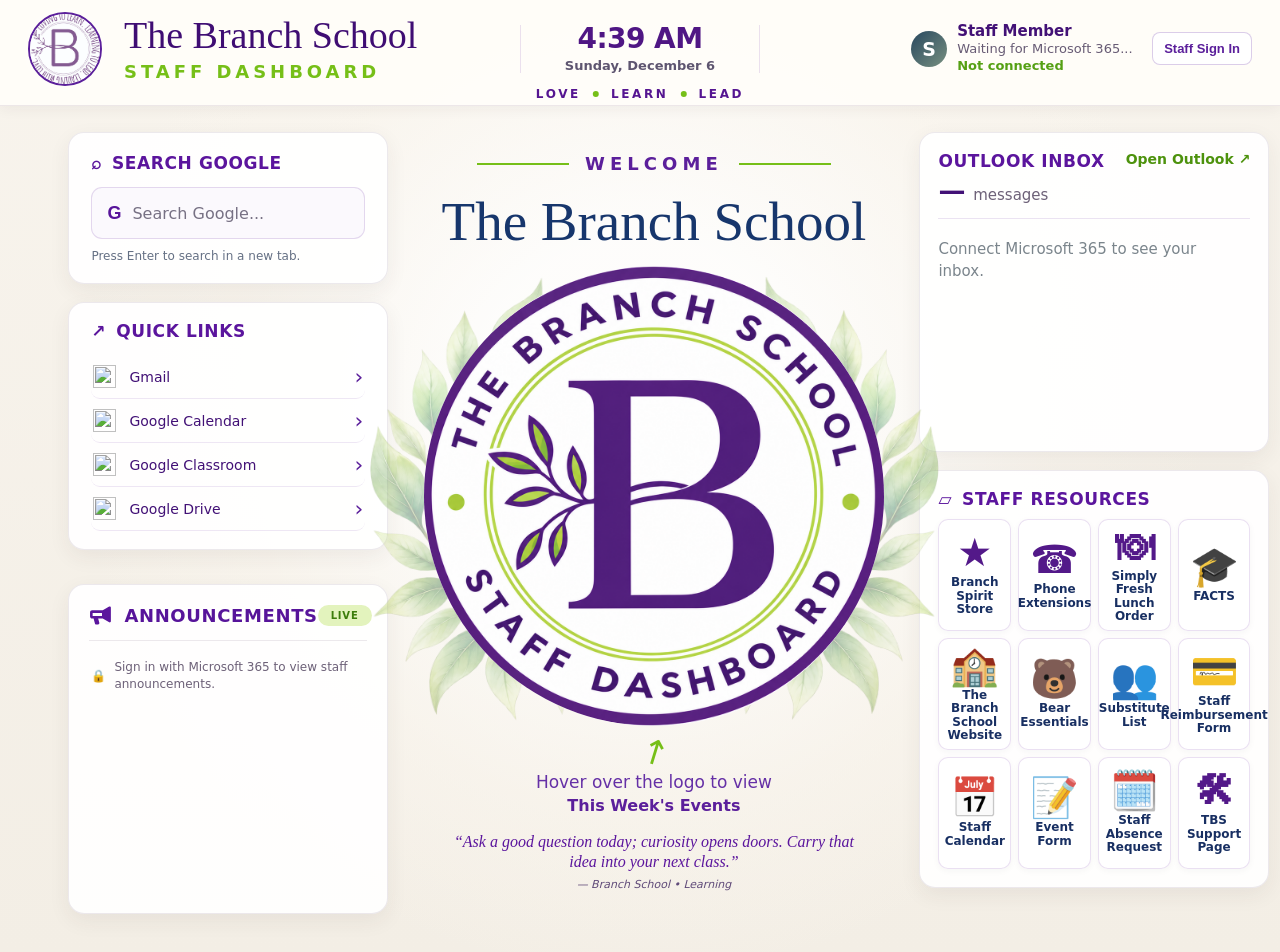
==== commit ebed1e78: "Update index.html" ====
--- a/index.html
+++ b/index.html
@@ -2244,7 +2244,7 @@
 <a target="_blank" rel="noopener noreferrer" href="https://thebranchschool.org"><span class="resource-icon" aria-hidden="true">🏫</span><span>The Branch School Website</span></a>
 <a target="_blank" rel="noopener noreferrer" href="https://www.thebranchschool.org/staff/bear-essentials-archive"><span class="resource-icon" aria-hidden="true">🐻</span><span>Bear Essentials</span></a>
 <a target="_blank" rel="noopener noreferrer" href="https://email.thebranchschoolorg.myenotice.com/c/[base64]"><span class="resource-icon" aria-hidden="true">👥</span><span>Substitute List</span></a>
-<a target="_blank" rel="noopener noreferrer" href="https://email.thebranchschoolorg.myenotice.com/c/[base64]"><span class="resource-icon" aria-hidden="true">💳</span><span>Staff Reimbursement</span></a>
+<a target="_blank" rel="noopener noreferrer" href="https://email.thebranchschoolorg.myenotice.com/c/[base64]"><span class="resource-icon" aria-hidden="true">💳</span><span>Staff Reimbursement Form</span></a>
 <a target="_blank" rel="noopener noreferrer" href="https://email.thebranchschoolorg.myenotice.com/c/[base64]"><span class="resource-icon" aria-hidden="true">📅</span><span>Staff Calendar</span></a>
 <a target="_blank" rel="noopener noreferrer" href="https://email.thebranchschoolorg.myenotice.com/c/[base64]"><span class="resource-icon" aria-hidden="true">📝</span><span>Event Form</span></a>
 <a target="_blank" rel="noopener noreferrer" href="https://email.thebranchschoolorg.myenotice.com/c/[base64]"><span class="resource-icon" aria-hidden="true">🗓️</span><span>Staff Absence Request</span></a>
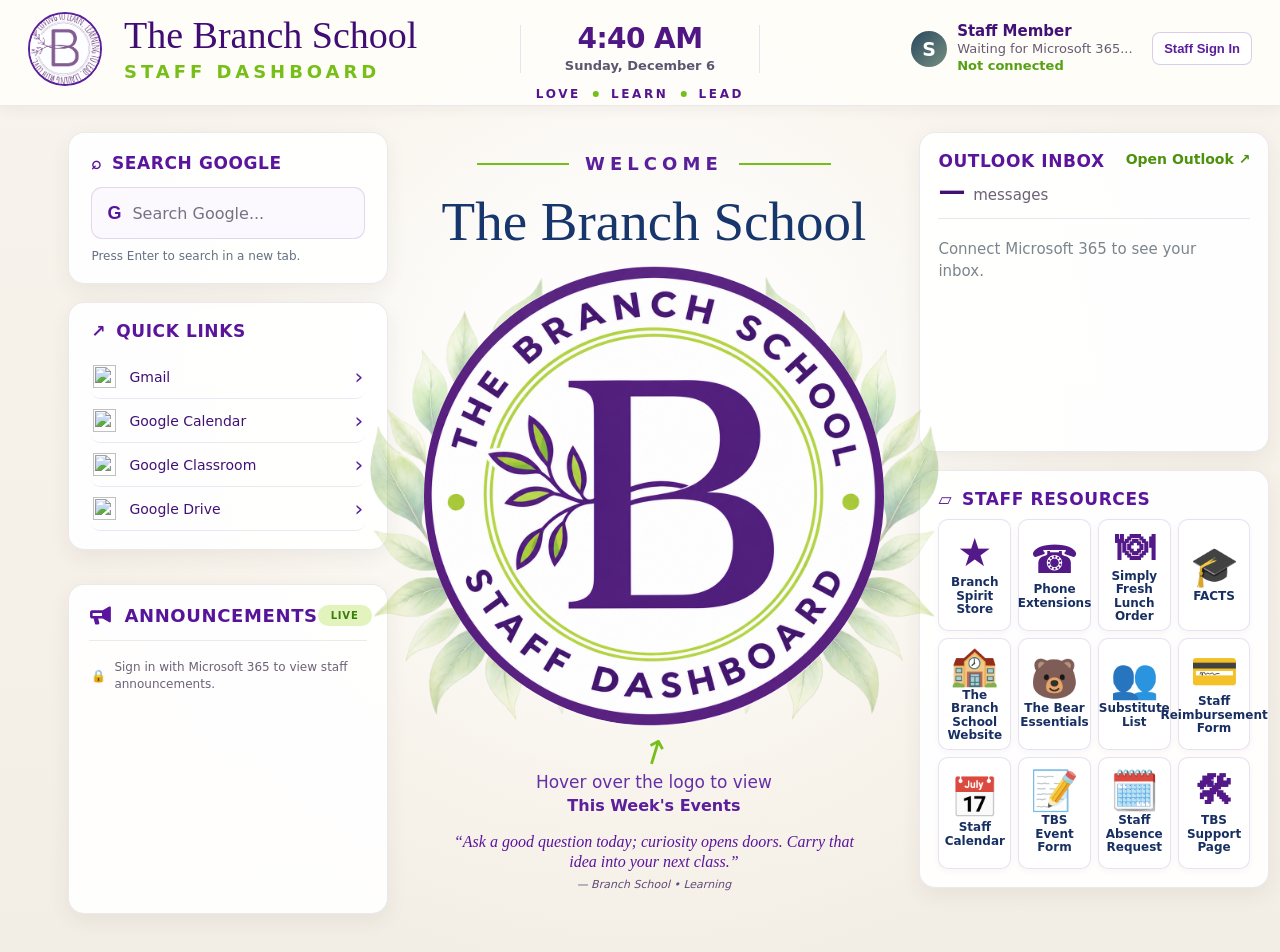
==== commit 22ba8f78: "Update index.html" ====
--- a/index.html
+++ b/index.html
@@ -2242,11 +2242,11 @@
 <a target="_blank" rel="noopener noreferrer" href="https://www.thebranchschool.org/parents/order-lunch"><span class="resource-icon" aria-hidden="true">🍽</span><span>Simply Fresh Lunch Order</span></a>
 <a target="_blank" rel="noopener noreferrer" href="https://sis.factsmgt.com/accounts/"><span class="resource-icon" aria-hidden="true">🎓</span><span>FACTS</span></a>
 <a target="_blank" rel="noopener noreferrer" href="https://thebranchschool.org"><span class="resource-icon" aria-hidden="true">🏫</span><span>The Branch School Website</span></a>
-<a target="_blank" rel="noopener noreferrer" href="https://www.thebranchschool.org/staff/bear-essentials-archive"><span class="resource-icon" aria-hidden="true">🐻</span><span>Bear Essentials</span></a>
+<a target="_blank" rel="noopener noreferrer" href="https://www.thebranchschool.org/staff/bear-essentials-archive"><span class="resource-icon" aria-hidden="true">🐻</span><span>The Bear Essentials</span></a>
 <a target="_blank" rel="noopener noreferrer" href="https://email.thebranchschoolorg.myenotice.com/c/[base64]"><span class="resource-icon" aria-hidden="true">👥</span><span>Substitute List</span></a>
 <a target="_blank" rel="noopener noreferrer" href="https://email.thebranchschoolorg.myenotice.com/c/[base64]"><span class="resource-icon" aria-hidden="true">💳</span><span>Staff Reimbursement Form</span></a>
 <a target="_blank" rel="noopener noreferrer" href="https://email.thebranchschoolorg.myenotice.com/c/[base64]"><span class="resource-icon" aria-hidden="true">📅</span><span>Staff Calendar</span></a>
-<a target="_blank" rel="noopener noreferrer" href="https://email.thebranchschoolorg.myenotice.com/c/[base64]"><span class="resource-icon" aria-hidden="true">📝</span><span>Event Form</span></a>
+<a target="_blank" rel="noopener noreferrer" href="https://email.thebranchschoolorg.myenotice.com/c/[base64]"><span class="resource-icon" aria-hidden="true">📝</span><span>TBS Event Form</span></a>
 <a target="_blank" rel="noopener noreferrer" href="https://email.thebranchschoolorg.myenotice.com/c/[base64]"><span class="resource-icon" aria-hidden="true">🗓️</span><span>Staff Absence Request</span></a>
 <a target="_blank" rel="noopener noreferrer" href="https://tbstechhelp.weebly.com/"><span class="resource-icon" aria-hidden="true">🛠</span><span>TBS Support Page</span></a>
       </div>
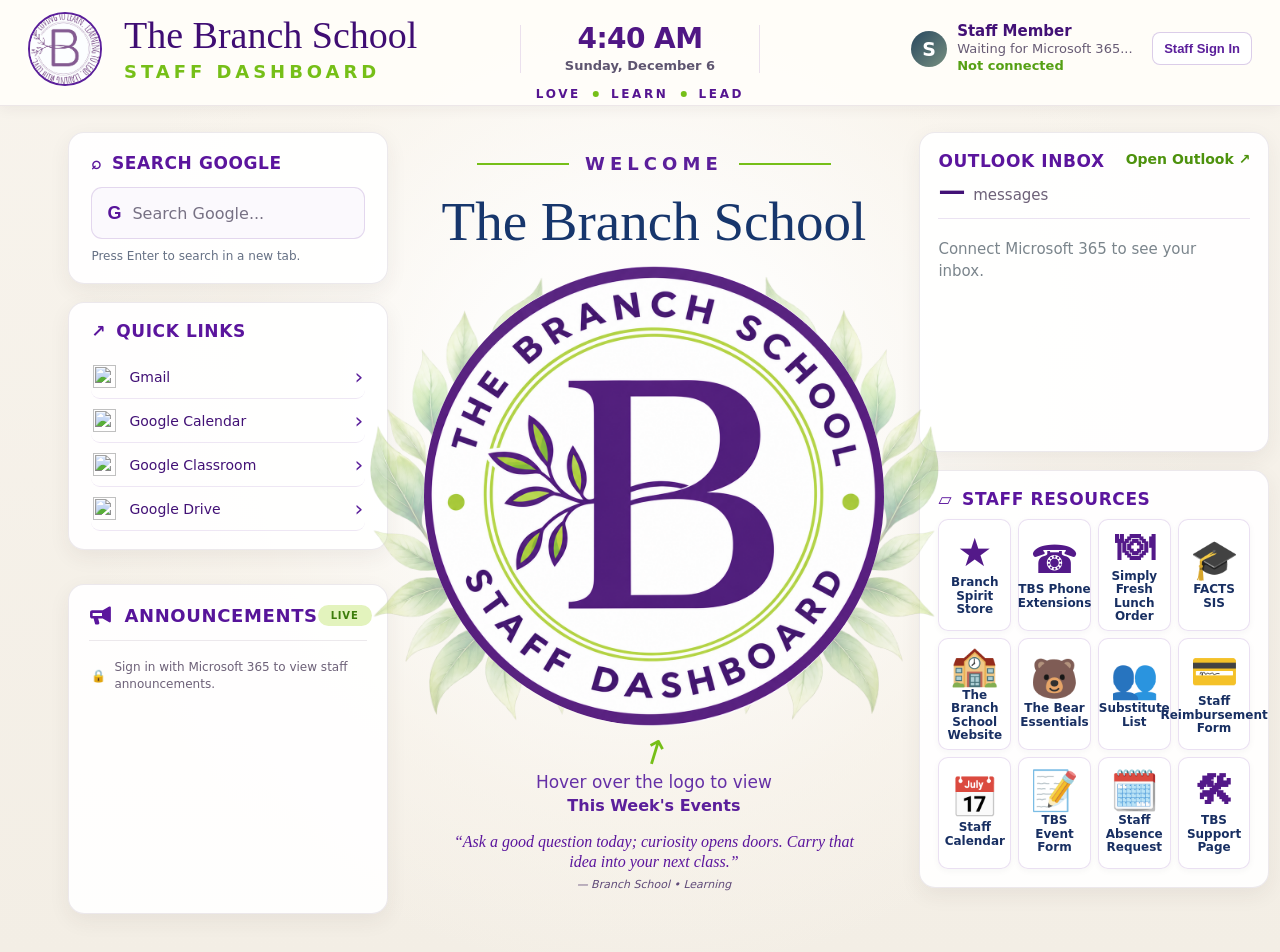
==== commit 827ed345: "Update index.html" ====
--- a/index.html
+++ b/index.html
@@ -2238,9 +2238,9 @@
       <div class="card-title"><span>▱</span>STAFF RESOURCES</div>
       <div class="resource-row">
         <a target="_blank" rel="noopener noreferrer" href="https://the-branch-school-spirit-store.myspreadshop.com/"><span class="resource-icon" aria-hidden="true">★</span><span>Branch Spirit Store</span></a>
-<a target="_blank" rel="noopener noreferrer" href="assets/phoneextensions.html"><span class="resource-icon" aria-hidden="true">☎</span><span>Phone Extensions</span></a>
+<a target="_blank" rel="noopener noreferrer" href="assets/phoneextensions.html"><span class="resource-icon" aria-hidden="true">☎</span><span>TBS Phone Extensions</span></a>
 <a target="_blank" rel="noopener noreferrer" href="https://www.thebranchschool.org/parents/order-lunch"><span class="resource-icon" aria-hidden="true">🍽</span><span>Simply Fresh Lunch Order</span></a>
-<a target="_blank" rel="noopener noreferrer" href="https://sis.factsmgt.com/accounts/"><span class="resource-icon" aria-hidden="true">🎓</span><span>FACTS</span></a>
+<a target="_blank" rel="noopener noreferrer" href="https://sis.factsmgt.com/accounts/"><span class="resource-icon" aria-hidden="true">🎓</span><span>FACTS SIS</span></a>
 <a target="_blank" rel="noopener noreferrer" href="https://thebranchschool.org"><span class="resource-icon" aria-hidden="true">🏫</span><span>The Branch School Website</span></a>
 <a target="_blank" rel="noopener noreferrer" href="https://www.thebranchschool.org/staff/bear-essentials-archive"><span class="resource-icon" aria-hidden="true">🐻</span><span>The Bear Essentials</span></a>
 <a target="_blank" rel="noopener noreferrer" href="https://email.thebranchschoolorg.myenotice.com/c/[base64]"><span class="resource-icon" aria-hidden="true">👥</span><span>Substitute List</span></a>
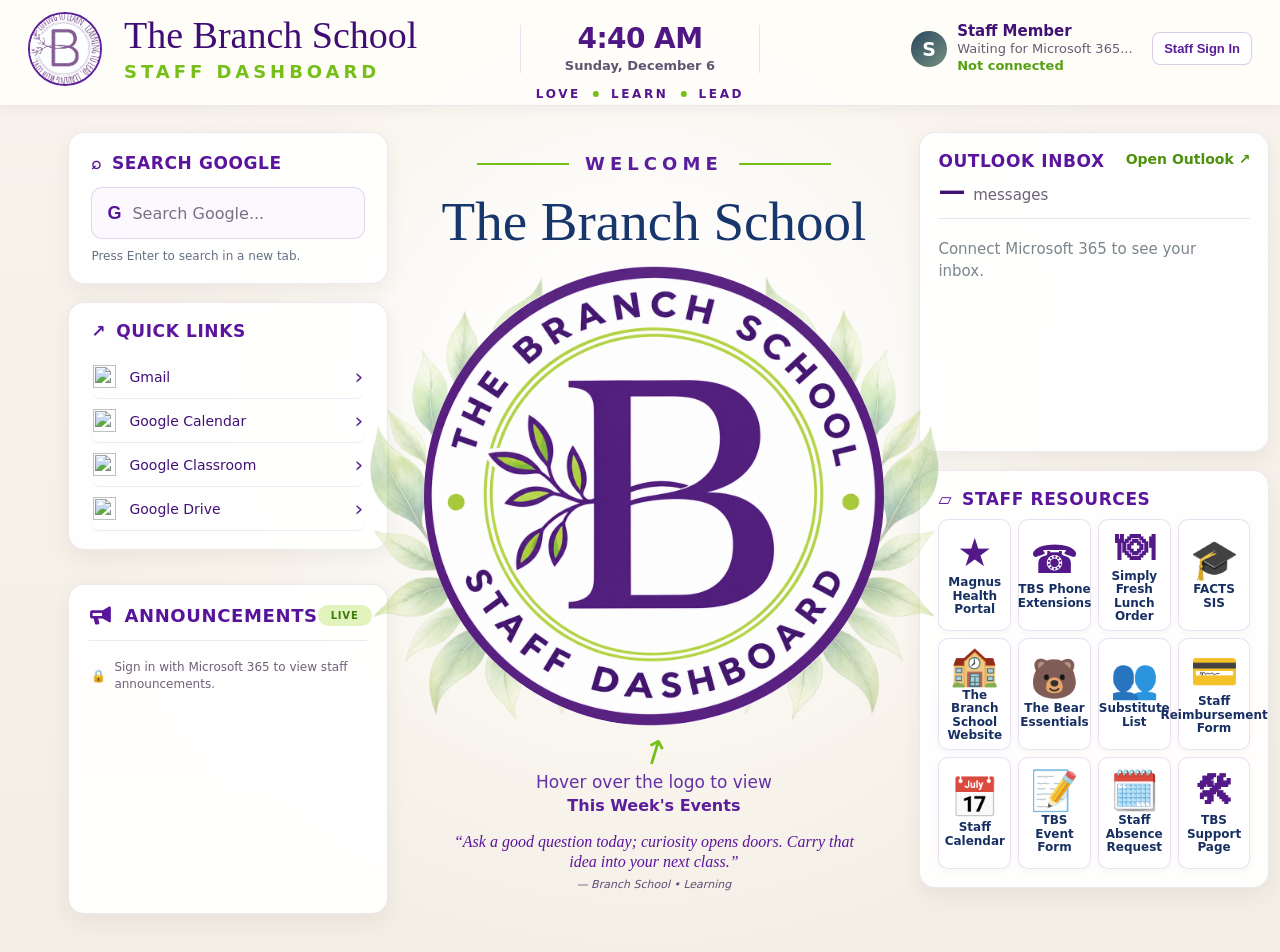
==== commit 94bfa1ef: "Update index.html" ====
--- a/index.html
+++ b/index.html
@@ -2237,7 +2237,7 @@
 <section class="resources card compact-resources">
       <div class="card-title"><span>▱</span>STAFF RESOURCES</div>
       <div class="resource-row">
-        <a target="_blank" rel="noopener noreferrer" href="https://the-branch-school-spirit-store.myspreadshop.com/"><span class="resource-icon" aria-hidden="true">★</span><span>Branch Spirit Store</span></a>
+        <a target="_blank" rel="noopener noreferrer" href="https://secure.magnushealthportal.com//"><span class="resource-icon" aria-hidden="true">★</span><span>Magnus Health Portal</span></a>
 <a target="_blank" rel="noopener noreferrer" href="assets/phoneextensions.html"><span class="resource-icon" aria-hidden="true">☎</span><span>TBS Phone Extensions</span></a>
 <a target="_blank" rel="noopener noreferrer" href="https://www.thebranchschool.org/parents/order-lunch"><span class="resource-icon" aria-hidden="true">🍽</span><span>Simply Fresh Lunch Order</span></a>
 <a target="_blank" rel="noopener noreferrer" href="https://sis.factsmgt.com/accounts/"><span class="resource-icon" aria-hidden="true">🎓</span><span>FACTS SIS</span></a>
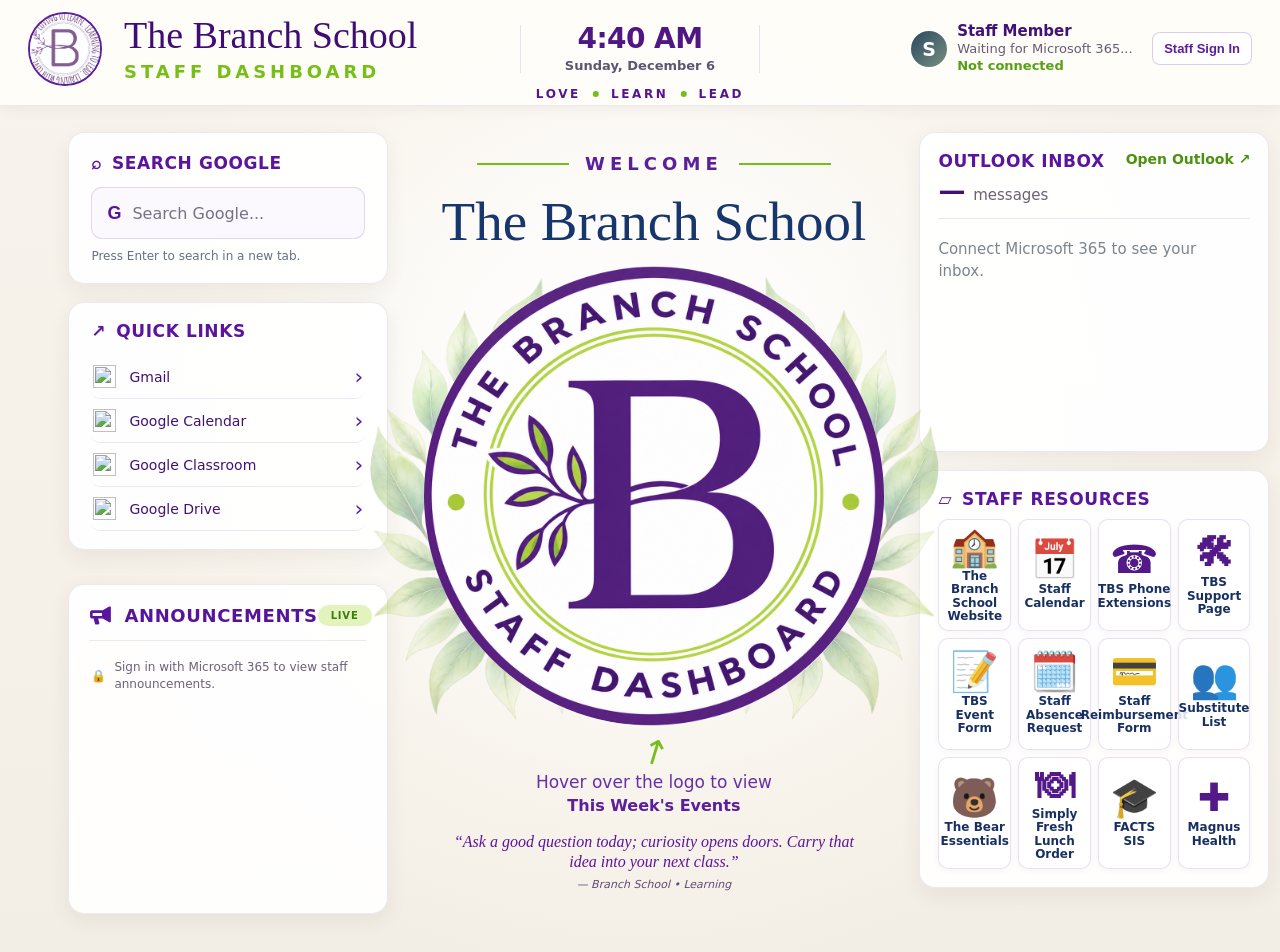
==== commit 3cc3aff8: "Update index.html" ====
--- a/index.html
+++ b/index.html
@@ -2237,18 +2237,18 @@
 <section class="resources card compact-resources">
       <div class="card-title"><span>▱</span>STAFF RESOURCES</div>
       <div class="resource-row">
-        <a target="_blank" rel="noopener noreferrer" href="https://secure.magnushealthportal.com//"><span class="resource-icon" aria-hidden="true">★</span><span>Magnus Health Portal</span></a>
-<a target="_blank" rel="noopener noreferrer" href="assets/phoneextensions.html"><span class="resource-icon" aria-hidden="true">☎</span><span>TBS Phone Extensions</span></a>
-<a target="_blank" rel="noopener noreferrer" href="https://www.thebranchschool.org/parents/order-lunch"><span class="resource-icon" aria-hidden="true">🍽</span><span>Simply Fresh Lunch Order</span></a>
-<a target="_blank" rel="noopener noreferrer" href="https://sis.factsmgt.com/accounts/"><span class="resource-icon" aria-hidden="true">🎓</span><span>FACTS SIS</span></a>
-<a target="_blank" rel="noopener noreferrer" href="https://thebranchschool.org"><span class="resource-icon" aria-hidden="true">🏫</span><span>The Branch School Website</span></a>
-<a target="_blank" rel="noopener noreferrer" href="https://www.thebranchschool.org/staff/bear-essentials-archive"><span class="resource-icon" aria-hidden="true">🐻</span><span>The Bear Essentials</span></a>
-<a target="_blank" rel="noopener noreferrer" href="https://email.thebranchschoolorg.myenotice.com/c/[base64]"><span class="resource-icon" aria-hidden="true">👥</span><span>Substitute List</span></a>
-<a target="_blank" rel="noopener noreferrer" href="https://email.thebranchschoolorg.myenotice.com/c/[base64]"><span class="resource-icon" aria-hidden="true">💳</span><span>Staff Reimbursement Form</span></a>
-<a target="_blank" rel="noopener noreferrer" href="https://email.thebranchschoolorg.myenotice.com/c/[base64]"><span class="resource-icon" aria-hidden="true">📅</span><span>Staff Calendar</span></a>
-<a target="_blank" rel="noopener noreferrer" href="https://email.thebranchschoolorg.myenotice.com/c/[base64]"><span class="resource-icon" aria-hidden="true">📝</span><span>TBS Event Form</span></a>
-<a target="_blank" rel="noopener noreferrer" href="https://email.thebranchschoolorg.myenotice.com/c/[base64]"><span class="resource-icon" aria-hidden="true">🗓️</span><span>Staff Absence Request</span></a>
-<a target="_blank" rel="noopener noreferrer" href="https://tbstechhelp.weebly.com/"><span class="resource-icon" aria-hidden="true">🛠</span><span>TBS Support Page</span></a>
+        <a target="_blank" rel="noopener noreferrer" href="https://thebranchschool.org"><span class="resource-icon" aria-hidden="true">🏫</span><span>The Branch School Website</span></a>
+        <a target="_blank" rel="noopener noreferrer" href="https://email.thebranchschoolorg.myenotice.com/c/[base64]"><span class="resource-icon" aria-hidden="true">📅</span><span>Staff Calendar</span></a>
+        <a target="_blank" rel="noopener noreferrer" href="assets/phoneextensions.html"><span class="resource-icon" aria-hidden="true">☎</span><span>TBS Phone Extensions</span></a>
+        <a target="_blank" rel="noopener noreferrer" href="https://tbstechhelp.weebly.com/"><span class="resource-icon" aria-hidden="true">🛠</span><span>TBS Support Page</span></a>
+        <a target="_blank" rel="noopener noreferrer" href="https://email.thebranchschoolorg.myenotice.com/c/[base64]"><span class="resource-icon" aria-hidden="true">📝</span><span>TBS Event Form</span></a>
+        <a target="_blank" rel="noopener noreferrer" href="https://email.thebranchschoolorg.myenotice.com/c/[base64]"><span class="resource-icon" aria-hidden="true">🗓️</span><span>Staff Absence Request</span></a>
+        <a target="_blank" rel="noopener noreferrer" href="https://email.thebranchschoolorg.myenotice.com/c/[base64]"><span class="resource-icon" aria-hidden="true">💳</span><span>Staff Reimbursement Form</span></a>
+        <a target="_blank" rel="noopener noreferrer" href="https://email.thebranchschoolorg.myenotice.com/c/[base64]"><span class="resource-icon" aria-hidden="true">👥</span><span>Substitute List</span></a>
+        <a target="_blank" rel="noopener noreferrer" href="https://www.thebranchschool.org/staff/bear-essentials-archive"><span class="resource-icon" aria-hidden="true">🐻</span><span>The Bear Essentials</span></a>
+        <a target="_blank" rel="noopener noreferrer" href="https://www.thebranchschool.org/parents/order-lunch"><span class="resource-icon" aria-hidden="true">🍽</span><span>Simply Fresh Lunch Order</span></a>
+        <a target="_blank" rel="noopener noreferrer" href="https://sis.factsmgt.com/accounts/"><span class="resource-icon" aria-hidden="true">🎓</span><span>FACTS SIS</span></a>
+        <a target="_blank" rel="noopener noreferrer" href="https://secure.magnushealthportal.com//"><span class="resource-icon" aria-hidden="true">✚</span><span>Magnus Health</span></a>
       </div>
     </section>
     </aside>
